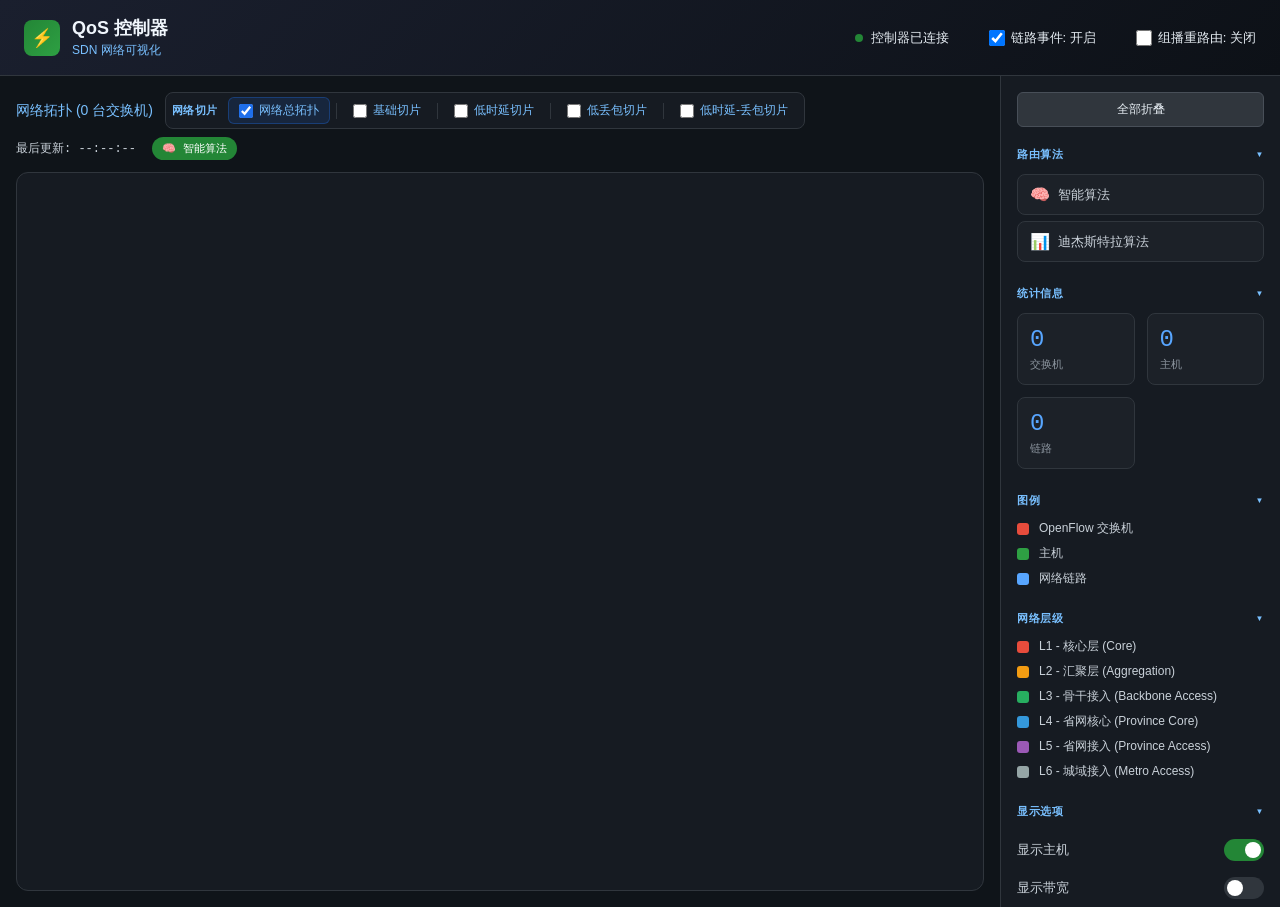
==== static/index.html @ 1d34fe00 "1.完善前端切片配置功能；" ====
<!DOCTYPE html>
<html lang="zh-CN">
<head>
    <meta charset="utf-8">
    <meta name="viewport" content="width=device-width, initial-scale=1">
    <title>QoS 控制器 - SDN 网络</title>
    <link rel="stylesheet" href="/static/style.css">
    <script src="/static/vis-network.min.js"></script>
</head>
<body>
    <header class="header">
        <div class="logo">
            <div class="logo-icon">⚡</div>
            <div class="logo-text">
                <h1>QoS 控制器</h1>
                <span>SDN 网络可视化</span>
            </div>
        </div>
        <div class="status-bar">
            <div class="status-item">
                <div class="status-dot"></div>
                <span>控制器已连接</span>
            </div>
            <div class="status-item" style="margin-left: 16px;">
                <label style="cursor: pointer; display: flex; align-items: center; gap: 6px;">
                    <input type="checkbox" id="linkEventToggle" checked
                           onchange="toggleLinkEvent(this.checked)"
                           style="width: 16px; height: 16px; cursor: pointer;">
                    <span id="linkEventLabel" style="font-size: 13px;">链路事件: 开启</span>
                </label>
            </div>
            <div class="status-item" style="margin-left: 16px;">
                <label style="cursor: pointer; display: flex; align-items: center; gap: 6px;">
                    <input type="checkbox" id="multicastRerouteToggle"
                           onchange="toggleMulticastReroute(this.checked)"
                           style="width: 16px; height: 16px; cursor: pointer;">
                    <span id="multicastRerouteLabel" style="font-size: 13px;">组播重路由: 关闭</span>
                </label>
            </div>
        </div>
    </header>

    <main class="main">
        <div class="canvas-container">
            <div class="canvas-header">
                <div class="canvas-title">
                    <span>网络拓扑 (<span id="switchCount">0</span> 台交换机)</span>
                    <div class="slice-selector">
                        <span class="slice-label">网络切片</span>
                        <label class="slice-option active">
                            <input type="checkbox" id="sliceAll" checked onchange="selectSlice('all', this)">
                            <span>网络总拓扑</span>
                        </label>
                        <div class="slice-divider"></div>
                        <label class="slice-option">
                            <input type="checkbox" id="sliceBasic" onchange="selectSlice('basic', this)">
                            <span>基础切片</span>
                        </label>
                        <div class="slice-divider"></div>
                        <label class="slice-option">
                            <input type="checkbox" id="sliceLowLatency" onchange="selectSlice('low-latency', this)">
                            <span>低时延切片</span>
                        </label>
                        <div class="slice-divider"></div>
                        <label class="slice-option">
                            <input type="checkbox" id="sliceLowLoss" onchange="selectSlice('low-loss', this)">
                            <span>低丢包切片</span>
                        </label>
                        <div class="slice-divider"></div>
                        <label class="slice-option">
                            <input type="checkbox" id="sliceLowLatencyLoss" onchange="selectSlice('low-latency-loss', this)">
                            <span>低时延-丢包切片</span>
                        </label>
                    </div>
                </div>
                <div class="last-update">
                    <span>最后更新: <span id="lastUpdate">--:--:--</span></span>
                    <span class="algo-badge" id="algoBadge">🧠 智能算法</span>
                </div>
            </div>
            <div id="mynetwork"></div>
            <div class="slice-error-overlay" id="sliceErrorOverlay">
                <div class="slice-error-message">切片获取失败！</div>
            </div>
        </div>

        <aside class="sidebar">
            <div class="sidebar-section" style="margin-bottom: 12px;">
                <button onclick="toggleAllSections()" id="toggleAllBtn" style="
                    width: 100%;
                    padding: 8px 12px;
                    background: #30363d;
                    border: 1px solid #484f58;
                    border-radius: 6px;
                    color: #e6edf3;
                    font-size: 12px;
                    cursor: pointer;
                    margin-bottom: 8px;
                ">全部折叠</button>
            </div>
            <div class="sidebar-section" id="routingSection">
                <div class="section-title" onclick="toggleSection('routingSection')">路由算法</div>
                <div class="routing-select" style="margin-bottom: 8px;">
                    <div class="algo-options" id="algoOptions" style="display: flex; flex-direction: column; gap: 6px;">
                        <div class="algo-option" data-value="smart" onclick="selectAlgorithm('smart')" style="
                            padding: 10px 12px;
                            background: #1c2128;
                            border: 1px solid #30363d;
                            border-radius: 8px;
                            cursor: pointer;
                            transition: all 0.2s;
                            display: flex;
                            align-items: center;
                            gap: 8px;
                        ">
                            <span style="font-size: 16px;">🧠</span>
                            <span style="color: #c9d1d9; font-size: 13px;">智能算法</span>
                        </div>
                        <div class="algo-option" data-value="dijkstra" onclick="selectAlgorithm('dijkstra')" style="
                            padding: 10px 12px;
                            background: #1c2128;
                            border: 1px solid #30363d;
                            border-radius: 8px;
                            cursor: pointer;
                            transition: all 0.2s;
                            display: flex;
                            align-items: center;
                            gap: 8px;
                        ">
                            <span style="font-size: 16px;">📊</span>
                            <span style="color: #c9d1d9; font-size: 13px;">迪杰斯特拉算法</span>
                        </div>
                    </div>
                </div>
            </div>
            <div class="sidebar-section" id="statsSection">
                <div class="section-title" onclick="toggleSection('statsSection')">统计信息</div>
                <div class="stats-grid">
                    <div class="stat-card">
                        <div class="stat-value" id="statSwitches">0</div>
                        <div class="stat-label">交换机</div>
                    </div>
                    <div class="stat-card">
                        <div class="stat-value" id="statHosts">0</div>
                        <div class="stat-label">主机</div>
                    </div>
                    <div class="stat-card">
                        <div class="stat-value" id="statLinks">0</div>
                        <div class="stat-label">链路</div>
                    </div>
                </div>
            </div>

            <div class="sidebar-section" id="legendSection">
                <div class="section-title" onclick="toggleSection('legendSection')">图例</div>
                <div class="legend">
                    <div class="legend-item">
                        <div class="legend-color switch"></div>
                        <span>OpenFlow 交换机</span>
                    </div>
                    <div class="legend-item">
                        <div class="legend-color host"></div>
                        <span>主机</span>
                    </div>
                    <div class="legend-item">
                        <div class="legend-color link"></div>
                        <span>网络链路</span>
                    </div>
                </div>
            </div>

            <div class="sidebar-section" id="levelsSection">
                <div class="section-title" onclick="toggleSection('levelsSection')">网络层级</div>
                <div class="legend">
                    <div class="legend-item">
                        <div class="legend-color" style="background:#e74c3c"></div>
                        <span>L1 - 核心层 (Core)</span>
                    </div>
                    <div class="legend-item">
                        <div class="legend-color" style="background:#f39c12"></div>
                        <span>L2 - 汇聚层 (Aggregation)</span>
                    </div>
                    <div class="legend-item">
                        <div class="legend-color" style="background:#27ae60"></div>
                        <span>L3 - 骨干接入 (Backbone Access)</span>
                    </div>
                    <div class="legend-item">
                        <div class="legend-color" style="background:#3498db"></div>
                        <span>L4 - 省网核心 (Province Core)</span>
                    </div>
                    <div class="legend-item">
                        <div class="legend-color" style="background:#9b59b6"></div>
                        <span>L5 - 省网接入 (Province Access)</span>
                    </div>
                    <div class="legend-item">
                        <div class="legend-color" style="background:#95a5a6"></div>
                        <span>L6 - 城域接入 (Metro Access)</span>
                    </div>
                </div>
            </div>

            <div class="sidebar-section" id="displaySection">
                <div class="section-title" onclick="toggleSection('displaySection')">显示选项</div>
                <div class="toggle-row">
                    <span class="toggle-label">显示主机</span>
                    <label class="toggle-switch">
                        <input type="checkbox" id="showHosts" checked>
                        <span class="toggle-slider"></span>
                    </label>
                </div>
                <div class="toggle-row">
                    <span class="toggle-label">显示带宽</span>
                    <label class="toggle-switch">
                        <input type="checkbox" id="showBandwidth">
                        <span class="toggle-slider"></span>
                    </label>
                </div>
                <div class="toggle-row">
                    <span class="toggle-label">显示时延</span>
                    <label class="toggle-switch">
                        <input type="checkbox" id="showDelay">
                        <span class="toggle-slider"></span>
                    </label>
                </div>
                <div class="toggle-row">
                    <span class="toggle-label">显示丢包率</span>
                    <label class="toggle-switch">
                        <input type="checkbox" id="showLoss">
                        <span class="toggle-slider"></span>
                    </label>
                </div>
                <div class="toggle-row">
                    <span class="toggle-label">显示负载</span>
                    <label class="toggle-switch">
                        <input type="checkbox" id="showLoad">
                        <span class="toggle-slider"></span>
                    </label>
                </div>
                <div class="toggle-row">
                    <span class="toggle-label">锁定拓扑</span>
                    <label class="toggle-switch">
                        <input type="checkbox" id="fixTopology">
                        <span class="toggle-slider"></span>
                    </label>
                </div>
            </div>

            <div class="sidebar-section" id="switchesSection">
                <div class="section-title" onclick="toggleSection('switchesSection')">交换机列表</div>
                <div class="switch-list" id="switchList">
                    <div class="switch-item">
                        <div class="switch-icon">⬡</div>
                        <div class="switch-info">
                            <div class="switch-name">等待数据...</div>
                        </div>
                    </div>
                </div>
            </div>

            <div class="sidebar-section" id="hostsSection">
                <div class="section-title" onclick="toggleSection('hostsSection')">主机列表</div>
                <div class="switch-list" id="hostList">
                    <div class="host-item">
                        <div class="host-icon">▣</div>
                        <div class="host-info">
                            <div class="host-name">未检测到主机</div>
                        </div>
                    </div>
                </div>
            </div>

            <div class="sidebar-section" id="flowsSection">
                <div class="section-title" onclick="toggleSection('flowsSection')">活跃流表</div>
                <div class="switch-list" id="flowList">
                    <div class="switch-item">
                        <div class="switch-info">
                            <div class="switch-name">无活跃流</div>
                        </div>
                    </div>
                </div>
            </div>

            <div class="sidebar-section" id="multicastSection">
                <div class="section-title" onclick="toggleSection('multicastSection')">组播权重</div>
                <div class="switch-list" id="multicastWeightList">
                    <div class="switch-item">
                        <div class="switch-info">
                            <div class="switch-name">加载中...</div>
                        </div>
                    </div>
                </div>
            </div>

            <div class="sidebar-section" id="qosSection">
                <div class="section-title" onclick="toggleSection('qosSection')">QoS 规则</div>
                <div class="switch-list" id="qosRuleList">
                    <div class="switch-item">
                        <div class="switch-info">
                            <div class="switch-name">加载中...</div>
                        </div>
                    </div>
                </div>
            </div>

            <div class="sidebar-section" id="sliceSection">
                <div class="section-title" onclick="toggleSection('sliceSection')">切片管理</div>
                <div class="switch-list" id="sliceList">
                    <div class="switch-item" onclick="openSliceConfigModal()" style="cursor: pointer; border-style: dashed; border-color: #1f6feb;">
                        <div class="switch-icon" style="background:#1f6feb">⚙</div>
                        <div class="switch-info">
                            <div class="switch-name">切片配置</div>
                            <div class="switch-dpid">点击填写配置参数</div>
                        </div>
                    </div>
                </div>
            </div>

            <div class="sidebar-section" id="multicastFlowsSection">
                <div class="section-title" onclick="toggleSection('multicastFlowsSection')">组播活跃流</div>
                <div class="switch-list" id="multicastFlowList">
                    <div class="switch-item">
                        <div class="switch-info">
                            <div class="switch-name">加载中...</div>
                        </div>
                    </div>
                </div>
            </div>
        </aside>
    </main>

    <!-- Switch Flow Table Modal -->
    <div class="modal-overlay" id="flowModal">
        <div class="modal">
            <div class="modal-header">
                <div class="modal-title">
                    交换机流表
                    <span id="modalSwitchDpid"></span>
                </div>
                <div style="display: flex; align-items: center;">
                    <button class="refresh-btn" onclick="refreshFlowTable()">刷新</button>
                    <button class="modal-close" onclick="closeFlowModal()">&times;</button>
                </div>
            </div>
            <div class="modal-body" id="modalBody">
                <div class="loading">加载中...</div>
            </div>
        </div>
    </div>

    <!-- Loading Overlay -->
    <div class="modal-overlay" id="loadingOverlay">
        <div class="modal" style="width: 280px; text-align: center;">
            <div class="modal-header" style="justify-content: center;">
                <div class="modal-title">处理中...</div>
            </div>
            <div class="modal-body" style="padding: 30px 20px;">
                <div class="loading-spinner"></div>
                <div style="margin-top: 20px; color: #c9d1d9; font-size: 14px;" id="loadingText">请稍候</div>
            </div>
        </div>
    </div>

    <!-- QoS Rule Modal -->
    <div class="qos-modal-overlay" id="qosModal">
        <div class="qos-modal">
            <div class="qos-modal-header">
                <div class="qos-modal-title">
                    QoS 规则配置
                    <span id="modalQosTitle"></span>
                </div>
                <button class="qos-modal-close" onclick="closeQosModal()">&times;</button>
            </div>
            <div class="qos-modal-body">
                <div class="qos-form-group">
                    <label>规则名称</label>
                    <input type="text" id="qosName" placeholder="例如：视频会议">
                </div>
                <div class="qos-form-row">
                    <div class="qos-form-group">
                        <label>源 IP 地址</label>
                        <input type="text" id="qosSrcIp" placeholder="例如：10.0.0.1">
                    </div>
                    <div class="qos-form-group">
                        <label>目的 IP 地址</label>
                        <input type="text" id="qosDstIp" placeholder="例如：10.0.0.2">
                    </div>
                </div>
                <div class="qos-form-row">
                    <div class="qos-form-group">
                        <label>协议类型</label>
                        <select id="qosProtocol">
                            <option value="any">任意</option>
                            <option value="tcp">TCP</option>
                            <option value="udp">UDP</option>
                            <option value="icmp">ICMP</option>
                        </select>
                    </div>
                    <div class="qos-form-group">
                        <label>DSCP 值 (0-63)</label>
                        <input type="number" id="qosDscp" min="0" max="63" value="0">
                        <div class="qos-info">IP 优先级：值越大越重要</div>
                    </div>
                </div>
                <div class="qos-form-row">
                    <div class="qos-form-group">
                        <label>源端口（可选）</label>
                        <input type="number" id="qosSrcPort" min="1" max="65535" placeholder="例如：5000">
                    </div>
                    <div class="qos-form-group">
                        <label>目的端口（可选）</label>
                        <input type="number" id="qosDstPort" min="1" max="65535" placeholder="例如：80">
                    </div>
                </div>
                <div class="qos-form-row">
                    <div class="qos-form-group">
                        <label>优先级 (1-1000)</label>
                        <input type="number" id="qosPriority" min="1" max="1000" value="100">
                        <div class="qos-info">值越大越重要</div>
                    </div>
                    <div class="qos-form-group">
                        <label>保障偏好</label>
                        <select id="qosGuarantee">
                            <option value="default">默认规则</option>
                            <option value="bandwidth">带宽优先</option>
                            <option value="latency">时延优先</option>
                            <option value="loss_rate">丢包率优先</option>
                            <option value="load_balance">负载均衡</option>
                            <option value="smart_algorithm">智能算法（综合考虑）</option>
                        </select>
                    </div>
                </div>
                <div class="qos-success" id="qosSuccess">QoS 规则保存成功！</div>
                <div class="qos-error" id="qosError">QoS 规则保存失败</div>
            </div>
            <div class="qos-modal-footer">
                <button class="btn btn-delete" id="qosDeleteBtn" onclick="deleteQosRule()">删除</button>
                <button class="btn btn-cancel" onclick="closeQosModal()">取消</button>
                <button class="btn btn-save" onclick="saveQosRule()">保存</button>
            </div>
        </div>
    </div>

    <!-- Multicast Weight Modal -->
    <div class="weight-modal-overlay" id="weightModal">
        <div class="weight-modal">
            <div class="weight-modal-header">
                <div class="weight-modal-title">
                    组播权重设置
                    <span id="modalWeightGroup"></span>
                </div>
                <button class="weight-modal-close" onclick="closeWeightModal()">&times;</button>
            </div>
            <div class="weight-modal-body">
                <div class="weight-form-group" id="weightGroupInput">
                    <label>组播组地址</label>
                    <input type="text" id="weightGroup" placeholder="例如：239.255.255.250">
                </div>
                <div class="weight-form-group">
                    <label>时延权重</label>
                    <input type="number" id="weightLatency" step="0.1" min="0" max="1" value="1.0">
                    <div class="weight-info">取值范围：[0, 1]。超过阈值选择低时延切片路由</div>
                </div>
                <div class="weight-form-group">
                    <label>带宽权重</label>
                    <input type="number" id="weightBandwidth" step="0.1" min="0" max="1" value="1.0">
                    <div class="weight-info">取值范围：[0, 1]。值越大越倾向选择高带宽路径</div>
                </div>
                <div class="weight-form-group">
                    <label>丢包权重</label>
                    <input type="number" id="weightLoss" step="0.1" min="0" max="1" value="1.0">
                    <div class="weight-info">取值范围：[0, 1]。超过阈值选择低丢包切片路由</div>
                </div>
                <div class="weight-success" id="weightSuccess">权重保存成功！</div>
                <div class="weight-error" id="weightError">权重保存失败</div>
            </div>
            <div class="weight-modal-footer">
                <button class="btn btn-delete" onclick="deleteWeight()">恢复默认值</button>
                <button class="btn btn-cancel" onclick="closeWeightModal()">取消</button>
                <button class="btn btn-save" onclick="saveWeight()">保存</button>
            </div>
        </div>
    </div>

    <!-- Slice Config Modal -->
    <div class="slice-config-modal-overlay" id="sliceConfigModal">
        <div class="slice-config-modal">
            <div class="slice-config-modal-header">
                <div class="slice-config-modal-title">
                    切片配置
                    <span id="modalSliceType" style="font-family: 'JetBrains Mono', monospace; font-size: 12px; color: #8b949e; margin-left: 8px;"></span>
                </div>
                <button class="slice-config-modal-close" onclick="closeSliceConfigModal()">&times;</button>
            </div>
            <div class="slice-config-modal-body">
                <div class="slice-config-section">
                    <div class="slice-config-section-title">低时延切片</div>
                    <div class="slice-config-form-group">
                        <label>所属节点</label>
                        <input type="text" id="sliceLowLatencyNodes" placeholder="例如：s1, s2; s3 或 0x1, 0x2">
                        <div class="slice-config-info">多个节点用逗号或分号分隔，可输入交换机名或 DPID（十进制/十六进制）</div>
                    </div>
                    <div class="slice-config-form-group">
                        <label>时延权重阈值</label>
                        <input type="number" id="sliceLowLatencyThreshold" step="0.1" min="0" max="1" value="1.0">
                        <div class="slice-config-info">取值 [0, 1]，超过阈值选择低时延切片路由</div>
                    </div>
                </div>

                <div class="slice-config-section">
                    <div class="slice-config-section-title">低丢包切片</div>
                    <div class="slice-config-form-group">
                        <label>所属节点</label>
                        <input type="text" id="sliceLowLossNodes" placeholder="例如：s1, s2; s3 或 0x1, 0x2">
                        <div class="slice-config-info">多个节点用逗号或分号分隔，可输入交换机名或 DPID（十进制/十六进制）</div>
                    </div>
                    <div class="slice-config-form-group">
                        <label>丢包权重阈值</label>
                        <input type="number" id="sliceLowLossThreshold" step="0.1" min="0" max="1" value="1.0">
                        <div class="slice-config-info">取值 [0, 1]，超过阈值选择低丢包切片路由</div>
                    </div>
                </div>

                <div class="slice-config-section">
                    <div class="slice-config-section-title">低时延-丢包切片</div>
                    <div class="slice-config-form-group">
                        <label>所属节点</label>
                        <input type="text" id="sliceLowLatencyLossNodes" placeholder="例如：s1, s2; s3 或 0x1, 0x2">
                        <div class="slice-config-info">多个节点用逗号或分号分隔，可输入交换机名或 DPID（十进制/十六进制）</div>
                    </div>
                    <div class="slice-config-form-group">
                        <label>时延权重阈值</label>
                        <input type="number" id="sliceLowLatencyLossLatencyThreshold" step="0.1" min="0" max="1" value="1.0">
                        <div class="slice-config-info">取值 [0, 1]，超过阈值选择低时延切片路由</div>
                    </div>
                    <div class="slice-config-form-group">
                        <label>丢包权重阈值</label>
                        <input type="number" id="sliceLowLatencyLossLossThreshold" step="0.1" min="0" max="1" value="1.0">
                        <div class="slice-config-info">取值 [0, 1]，超过阈值选择低丢包切片路由</div>
                    </div>
                </div>

                <div class="slice-config-success" id="sliceConfigSuccess">切片配置保存成功！</div>
                <div class="slice-config-error" id="sliceConfigError">切片配置保存失败</div>
            </div>
            <div class="slice-config-modal-footer">
                <button class="btn btn-cancel" onclick="closeSliceConfigModal()">取消</button>
                <button class="btn btn-save" onclick="saveSliceConfig()">保存</button>
            </div>
        </div>
    </div>

    <!-- Scripts: load in dependency order -->
    <script src="/static/js/app.js"></script>
    <script src="/static/js/toggles.js"></script>
    <script src="/static/js/topology.js"></script>
    <script src="/static/js/slice.js"></script>
    <script src="/static/js/sidebar.js"></script>
    <script src="/static/js/modals.js"></script>
</body>
</html>
---- static/style.css ----
* { margin: 0; padding: 0; box-sizing: border-box; }

body {
    font-family: 'Inter', -apple-system, BlinkMacSystemFont, sans-serif;
    background: #0f1419;
    color: #e6edf3;
    min-height: 100vh;
}

/* Header */
.header {
    background: linear-gradient(135deg, #1a1f2e 0%, #0d1117 100%);
    border-bottom: 1px solid #30363d;
    padding: 16px 24px;
    display: flex;
    align-items: center;
    justify-content: space-between;
}

.logo {
    display: flex;
    align-items: center;
    gap: 12px;
}

.logo-icon {
    width: 36px;
    height: 36px;
    background: linear-gradient(135deg, #238636, #2ea043);
    border-radius: 8px;
    display: flex;
    align-items: center;
    justify-content: center;
    font-size: 18px;
}

.logo-text h1 {
    font-size: 18px;
    font-weight: 600;
    color: #f0f6fc;
}

.logo-text span {
    font-size: 12px;
    color: #79c0ff;
}

.status-bar {
    display: flex;
    gap: 24px;
}

.status-item {
    display: flex;
    align-items: center;
    gap: 8px;
    font-size: 13px;
}

.status-dot {
    width: 8px;
    height: 8px;
    border-radius: 50%;
    background: #238636;
    animation: pulse 2s infinite;
}

@keyframes pulse {
    0%, 100% { opacity: 1; }
    50% { opacity: 0.5; }
}

/* Main Content */
.main {
    display: flex;
    height: calc(100vh - 69px);
}

/* Network Canvas */
.canvas-container {
    flex: 1;
    padding: 16px;
    display: flex;
    flex-direction: column;
    position: relative;
}

.canvas-header {
    display: flex;
    justify-content: space-between;
    align-items: center;
    margin-bottom: 12px;
    flex-wrap: wrap;
    gap: 8px;
}

.canvas-title {
    font-size: 14px;
    font-weight: 500;
    color: #c9d1d9;
    display: flex;
    align-items: center;
    gap: 12px;
    flex-wrap: wrap;
}

.canvas-title span {
    color: #79c0ff;
}

.slice-selector {
    display: flex;
    align-items: center;
    gap: 6px;
    padding: 4px 6px;
    background: #161b22;
    border: 1px solid #30363d;
    border-radius: 8px;
}

.slice-option {
    display: flex;
    align-items: center;
    gap: 6px;
    padding: 4px 10px;
    border-radius: 6px;
    cursor: pointer;
    font-size: 12px;
    color: #8b949e;
    transition: all 0.15s;
    user-select: none;
}

.slice-option:hover {
    color: #c9d1d9;
    background: #21262d;
}

.slice-option input[type="checkbox"] {
    width: 14px;
    height: 14px;
    cursor: pointer;
    accent-color: #2ea043;
}

.slice-option.active {
    color: #f0f6fc;
    background: #1f6feb22;
    border: 1px solid #1f6feb55;
}

.slice-option.active input[type="checkbox"] {
    accent-color: #1f6feb;
}

.slice-divider {
    width: 1px;
    height: 16px;
    background: #30363d;
}

.slice-label {
    font-size: 11px;
    color: #79c0ff;
    font-weight: 600;
    text-transform: uppercase;
    letter-spacing: 0.5px;
    margin-right: 4px;
}

.last-update {
    font-family: 'JetBrains Mono', monospace;
    font-size: 12px;
    color: #c9d1d9;
    display: flex;
    align-items: center;
    gap: 16px;
}

.algo-badge {
    padding: 4px 10px;
    background: #238636;
    border-radius: 12px;
    font-size: 11px;
    color: #fff;
    font-weight: 500;
}

.algo-badge.dijkstra {
    background: #1f6feb;
}

.algo-option:hover {
    border-color: #484f58 !important;
}

#mynetwork {
    flex: 1;
    background: #161b22;
    border: 1px solid #30363d;
    border-radius: 12px;
    overflow: hidden;
}

.slice-error-overlay {
    position: absolute;
    top: 65px;
    left: 16px;
    right: 16px;
    bottom: 16px;
    background: rgba(22, 27, 34, 0.96);
    border: 2px dashed #f85149;
    border-radius: 12px;
    display: none;
    align-items: center;
    justify-content: center;
    z-index: 50;
}

.slice-error-overlay.active {
    display: flex;
}

.slice-error-message {
    color: #f85149;
    font-size: 28px;
    font-weight: 600;
    text-align: center;
    letter-spacing: 1px;
}

/* Sidebar */
.sidebar {
    width: 280px;
    background: #161b22;
    border-left: 1px solid #30363d;
    padding: 16px;
    overflow-y: auto;
    scrollbar-width: none;
    -ms-overflow-style: none;
}

.sidebar::-webkit-scrollbar {
    display: none;
}

.sidebar-section {
    margin-bottom: 24px;
}

.section-title {
    font-size: 11px;
    font-weight: 600;
    text-transform: uppercase;
    letter-spacing: 0.5px;
    color: #79c0ff;
    margin-bottom: 12px;
    cursor: pointer;
    display: flex;
    justify-content: space-between;
    align-items: center;
    user-select: none;
}

.section-title:hover {
    color: #a5d6ff;
}

.section-title::after {
    content: '▼';
    font-size: 8px;
    transition: transform 0.2s;
}

.section-title.collapsed::after {
    transform: rotate(-90deg);
}

.sidebar-section.collapsed .section-title {
    margin-bottom: 0;
}

.sidebar-section.collapsed .switch-list,
.sidebar-section.collapsed .legend,
.sidebar-section.collapsed .stats-grid,
.sidebar-section.collapsed .toggle-row,
.sidebar-section.collapsed .routing-select {
    display: none;
}

/* Stats Cards */
.stats-grid {
    display: grid;
    grid-template-columns: 1fr 1fr;
    gap: 12px;
}

.stat-card {
    background: #1c2128;
    border: 1px solid #30363d;
    border-radius: 8px;
    padding: 12px;
}

.stat-value {
    font-family: 'JetBrains Mono', monospace;
    font-size: 24px;
    font-weight: 500;
    color: #58a6ff;
}

.stat-label {
    font-size: 11px;
    color: #8b949e;
    margin-top: 4px;
}

/* Switch List */
.switch-list {
    display: flex;
    flex-direction: column;
    gap: 8px;
}

.switch-item {
    background: #1c2128;
    border: 1px solid #30363d;
    border-radius: 6px;
    padding: 10px 12px;
    display: flex;
    align-items: center;
    gap: 10px;
}

.switch-icon {
    width: 28px;
    height: 28px;
    background: #1f6feb;
    border-radius: 6px;
    display: flex;
    align-items: center;
    justify-content: center;
    font-size: 14px;
}

.switch-info {
    flex: 1;
}

.switch-name {
    font-size: 13px;
    font-weight: 500;
    color: #e6edf3;
}

.switch-dpid {
    font-family: 'JetBrains Mono', monospace;
    font-size: 11px;
    color: #9ba4b0;
}

/* Legend */
.legend {
    display: flex;
    flex-direction: column;
    gap: 8px;
}

.legend-item {
    display: flex;
    align-items: center;
    gap: 10px;
    font-size: 12px;
    color: #c9d1d9;
}

.legend-color {
    width: 12px;
    height: 12px;
    border-radius: 3px;
}

.legend-color.switch { background: #e74c3c; }
.legend-color.link { background: #58a6ff; }
.legend-color.host { background: #2ea043; }

/* Toggle Switch */
.toggle-row {
    display: flex;
    align-items: center;
    justify-content: space-between;
    padding: 8px 0;
}

.toggle-label {
    font-size: 13px;
    color: #c9d1d9;
}

.toggle-switch {
    position: relative;
    width: 40px;
    height: 22px;
}

.toggle-switch input {
    opacity: 0;
    width: 0;
    height: 0;
}

.toggle-slider {
    position: absolute;
    cursor: pointer;
    top: 0;
    left: 0;
    right: 0;
    bottom: 0;
    background: #30363d;
    border-radius: 22px;
    transition: 0.3s;
}

.toggle-slider:before {
    position: absolute;
    content: "";
    height: 16px;
    width: 16px;
    left: 3px;
    bottom: 3px;
    background: white;
    border-radius: 50%;
    transition: 0.3s;
}

.toggle-switch input:checked + .toggle-slider {
    background: #238636;
}

.toggle-switch input:checked + .toggle-slider:before {
    transform: translateX(18px);
}

/* Host Item */
.host-item {
    background: #1c2128;
    border: 1px solid #30363d;
    border-radius: 6px;
    padding: 10px 12px;
    display: flex;
    align-items: center;
    gap: 10px;
}

.host-icon {
    width: 28px;
    height: 28px;
    background: #238636;
    border-radius: 6px;
    display: flex;
    align-items: center;
    justify-content: center;
    font-size: 14px;
}

.host-info {
    flex: 1;
}

.host-name {
    font-size: 13px;
    font-weight: 500;
    color: #e6edf3;
}

.host-ip {
    font-family: 'JetBrains Mono', monospace;
    font-size: 11px;
    color: #9ba4b0;
}

/* Switch Flow Table Modal */
.modal-overlay {
    display: none;
    position: fixed;
    top: 0;
    left: 0;
    width: 100%;
    height: 100%;
    background: rgba(0, 0, 0, 0.7);
    z-index: 1000;
    justify-content: center;
    align-items: center;
}

.modal-overlay.active {
    display: flex;
}

.modal {
    background: #1c2128;
    border: 1px solid #30363d;
    border-radius: 12px;
    width: 80%;
    max-width: 900px;
    max-height: 80vh;
    display: flex;
    flex-direction: column;
}

.modal-header {
    display: flex;
    justify-content: space-between;
    align-items: center;
    padding: 16px 20px;
    border-bottom: 1px solid #30363d;
}

.modal-title {
    font-size: 16px;
    font-weight: 600;
    color: #f0f6fc;
}

.modal-title span {
    font-family: 'JetBrains Mono', monospace;
    font-size: 12px;
    color: #8b949e;
    margin-left: 8px;
}

.modal-close {
    background: none;
    border: none;
    color: #8b949e;
    font-size: 24px;
    cursor: pointer;
    padding: 0;
    line-height: 1;
}

.modal-close:hover {
    color: #f0f6fc;
}

.modal-body {
    padding: 16px 20px;
    overflow-y: auto;
    flex: 1;
}

.flow-table {
    width: 100%;
    border-collapse: collapse;
    font-family: 'JetBrains Mono', monospace;
    font-size: 12px;
}

.flow-table th {
    text-align: left;
    padding: 10px 8px;
    background: #0d1117;
    color: #8b949e;
    font-weight: 500;
    border-bottom: 1px solid #30363d;
    position: sticky;
    top: 0;
}

.flow-table td {
    padding: 8px;
    border-bottom: 1px solid #21262d;
    color: #e6edf3;
    vertical-align: top;
}

.flow-table tr:hover td {
    background: #161b22;
}

.flow-table .priority {
    color: #58a6ff;
}

.flow-table .index {
    color: #79c0ff;
}

.flow-table .match {
    color: #a5d6ff;
}

.flow-table .actions {
    color: #3fb950;
}

.flow-table .cookie {
    color: #8b949e;
}

.flow-table .idle-timeout,
.flow-table .hard-timeout {
    color: #8b949e;
}

.flow-table .stats {
    color: #8b949e;
}

.loading {
    text-align: center;
    padding: 40px;
    color: #8b949e;
}

.loading-spinner {
    width: 50px;
    height: 50px;
    margin: 0 auto;
    border: 4px solid #30363d;
    border-top: 4px solid #79c0ff;
    border-radius: 50%;
    animation: spin 1s linear infinite;
}

@keyframes spin {
    0% { transform: rotate(0deg); }
    100% { transform: rotate(360deg); }
}

.error {
    text-align: center;
    padding: 40px;
    color: #f85149;
}

.no-flows {
    text-align: center;
    padding: 40px;
    color: #8b949e;
}

.refresh-btn {
    background: #238636;
    border: none;
    color: white;
    padding: 6px 12px;
    border-radius: 6px;
    font-size: 12px;
    cursor: pointer;
    margin-left: 8px;
}

.refresh-btn:hover {
    background: #2ea043;
}

/* Multicast Weight Modal */
.weight-modal-overlay {
    display: none;
    position: fixed;
    top: 0;
    left: 0;
    width: 100%;
    height: 100%;
    background: rgba(0, 0, 0, 0.7);
    z-index: 1000;
    justify-content: center;
    align-items: center;
}

.weight-modal-overlay.active {
    display: flex;
}

.weight-modal {
    background: #1c2128;
    border: 1px solid #30363d;
    border-radius: 12px;
    width: 90%;
    max-width: 500px;
}

.weight-modal-header {
    display: flex;
    justify-content: space-between;
    align-items: center;
    padding: 16px 20px;
    border-bottom: 1px solid #30363d;
}

.weight-modal-title {
    font-size: 16px;
    font-weight: 600;
    color: #f0f6fc;
}

.weight-modal-title span {
    font-family: 'JetBrains Mono', monospace;
    font-size: 12px;
    color: #8b949e;
    margin-left: 8px;
}

.weight-modal-close {
    background: none;
    border: none;
    color: #8b949e;
    font-size: 24px;
    cursor: pointer;
    padding: 0;
    line-height: 1;
}

.weight-modal-close:hover {
    color: #f0f6fc;
}

.weight-modal-body {
    padding: 20px;
}

.weight-form-group {
    margin-bottom: 16px;
}

.weight-form-group label {
    display: block;
    font-size: 12px;
    color: #8b949e;
    margin-bottom: 6px;
}

.weight-form-group input {
    width: 100%;
    padding: 10px 12px;
    background: #0d1117;
    border: 1px solid #30363d;
    border-radius: 6px;
    color: #e6edf3;
    font-family: 'JetBrains Mono', monospace;
    font-size: 14px;
}

.weight-form-group input:focus {
    outline: none;
    border-color: #58a6ff;
}

.weight-info {
    font-size: 11px;
    color: #8b949e;
    margin-top: 4px;
}

.weight-modal-footer {
    display: flex;
    justify-content: flex-end;
    gap: 12px;
    padding: 16px 20px;
    border-top: 1px solid #30363d;
}

.btn {
    padding: 8px 16px;
    border-radius: 6px;
    font-size: 13px;
    cursor: pointer;
    border: none;
}

.btn-cancel {
    background: #30363d;
    color: #e6edf3;
}

.btn-cancel:hover {
    background: #484f58;
}

.btn-save {
    background: #238636;
    color: white;
}

.btn-save:hover {
    background: #2ea043;
}

.btn-delete {
    background: #da3633;
    color: white;
}

.btn-delete:hover {
    background: #f85149;
}

.weight-success {
    color: #3fb950;
    font-size: 12px;
    margin-top: 8px;
    display: none;
}

.weight-error {
    color: #f85149;
    font-size: 12px;
    margin-top: 8px;
    display: none;
}

/* Slice Config Modal Styles */
.slice-config-modal-overlay {
    display: none;
    position: fixed;
    top: 0;
    left: 0;
    width: 100%;
    height: 100%;
    background: rgba(0, 0, 0, 0.7);
    z-index: 1000;
    justify-content: center;
    align-items: center;
}

.slice-config-modal-overlay.active {
    display: flex;
}

.slice-config-modal {
    background: #1c2128;
    border: 1px solid #30363d;
    border-radius: 12px;
    width: 90%;
    max-width: 500px;
}

.slice-config-modal-header {
    display: flex;
    justify-content: space-between;
    align-items: center;
    padding: 16px 20px;
    border-bottom: 1px solid #30363d;
}

.slice-config-modal-title {
    font-size: 16px;
    font-weight: 600;
    color: #f0f6fc;
}

.slice-config-modal-close {
    background: none;
    border: none;
    color: #8b949e;
    font-size: 24px;
    cursor: pointer;
    padding: 0;
    line-height: 1;
}

.slice-config-modal-close:hover {
    color: #f0f6fc;
}

.slice-config-modal-body {
    padding: 20px;
}

.slice-config-section {
    margin-bottom: 18px;
    padding-bottom: 14px;
    border-bottom: 1px solid #21262d;
}

.slice-config-section:last-of-type {
    border-bottom: none;
    margin-bottom: 0;
    padding-bottom: 0;
}

.slice-config-section-title {
    font-size: 13px;
    font-weight: 600;
    color: #f0f6fc;
    margin-bottom: 12px;
}

.slice-config-form-group {
    margin-bottom: 16px;
}

.slice-config-form-group label {
    display: block;
    font-size: 12px;
    color: #8b949e;
    margin-bottom: 6px;
}

.slice-config-form-group select,
.slice-config-form-group input {
    width: 100%;
    padding: 10px 12px;
    background: #0d1117;
    border: 1px solid #30363d;
    border-radius: 6px;
    color: #e6edf3;
    font-family: 'JetBrains Mono', monospace;
    font-size: 14px;
}

.slice-config-form-group select {
    cursor: pointer;
}

.slice-config-info {
    font-size: 11px;
    color: #8b949e;
    margin-top: 4px;
}

.slice-config-modal-footer {
    display: flex;
    justify-content: flex-end;
    gap: 12px;
    padding: 16px 20px;
    border-top: 1px solid #30363d;
}

.slice-config-success {
    color: #3fb950;
    font-size: 12px;
    margin-top: 8px;
    display: none;
}

.slice-config-error {
    color: #f85149;
    font-size: 12px;
    margin-top: 8px;
    display: none;
}

/* QoS Modal Styles */
.qos-modal-overlay {
    display: none;
    position: fixed;
    top: 0;
    left: 0;
    width: 100%;
    height: 100%;
    background: rgba(0, 0, 0, 0.7);
    z-index: 1000;
    justify-content: center;
    align-items: center;
}

.qos-modal-overlay.active {
    display: flex;
}

.qos-modal {
    background: #1c2128;
    border: 1px solid #30363d;
    border-radius: 12px;
    width: 90%;
    max-width: 600px;
    max-height: 85vh;
    overflow-y: auto;
}

.qos-modal-header {
    display: flex;
    justify-content: space-between;
    align-items: center;
    padding: 16px 20px;
    border-bottom: 1px solid #30363d;
}

.qos-modal-title {
    font-size: 16px;
    font-weight: 600;
    color: #f0f6fc;
}

.qos-modal-close {
    background: none;
    border: none;
    color: #8b949e;
    font-size: 24px;
    cursor: pointer;
    padding: 0;
    line-height: 1;
}

.qos-modal-close:hover {
    color: #f0f6fc;
}

.qos-modal-body {
    padding: 20px;
}

.qos-form-row {
    display: grid;
    grid-template-columns: 1fr 1fr;
    gap: 12px;
}

.qos-form-group {
    margin-bottom: 16px;
}

.qos-form-group label {
    display: block;
    font-size: 12px;
    color: #8b949e;
    margin-bottom: 6px;
}

.qos-form-group input,
.qos-form-group select {
    width: 100%;
    padding: 10px 12px;
    background: #0d1117;
    border: 1px solid #30363d;
    border-radius: 6px;
    color: #e6edf3;
    font-family: 'JetBrains Mono', monospace;
    font-size: 14px;
}

.qos-form-group input:focus,
.qos-form-group select:focus {
    outline: none;
    border-color: #58a6ff;
}

.qos-form-group select {
    cursor: pointer;
}

.qos-info {
    font-size: 11px;
    color: #8b949e;
    margin-top: 4px;
}

.qos-modal-footer {
    display: flex;
    justify-content: flex-end;
    gap: 12px;
    padding: 16px 20px;
    border-top: 1px solid #30363d;
}

.qos-success {
    color: #3fb950;
    font-size: 12px;
    margin-top: 8px;
    display: none;
}

.qos-error {
    color: #f85149;
    font-size: 12px;
    margin-top: 8px;
    display: none;
}

.qos-rule-item {
    display: flex;
    align-items: center;
    gap: 10px;
    padding: 10px 12px;
    background: #1c2128;
    border: 1px solid #30363d;
    border-radius: 6px;
    margin-bottom: 8px;
    cursor: pointer;
}

.qos-rule-item:hover {
    border-color: #58a6ff;
}

.qos-rule-icon {
    width: 28px;
    height: 28px;
    background: #f39c12;
    border-radius: 6px;
    display: flex;
    align-items: center;
    justify-content: center;
    font-size: 14px;
}

.qos-rule-info {
    flex: 1;
}

.qos-rule-name {
    font-size: 13px;
    font-weight: 500;
    color: #e6edf3;
}

.qos-rule-details {
    font-family: 'JetBrains Mono', monospace;
    font-size: 11px;
    color: #9ba4b0;
}
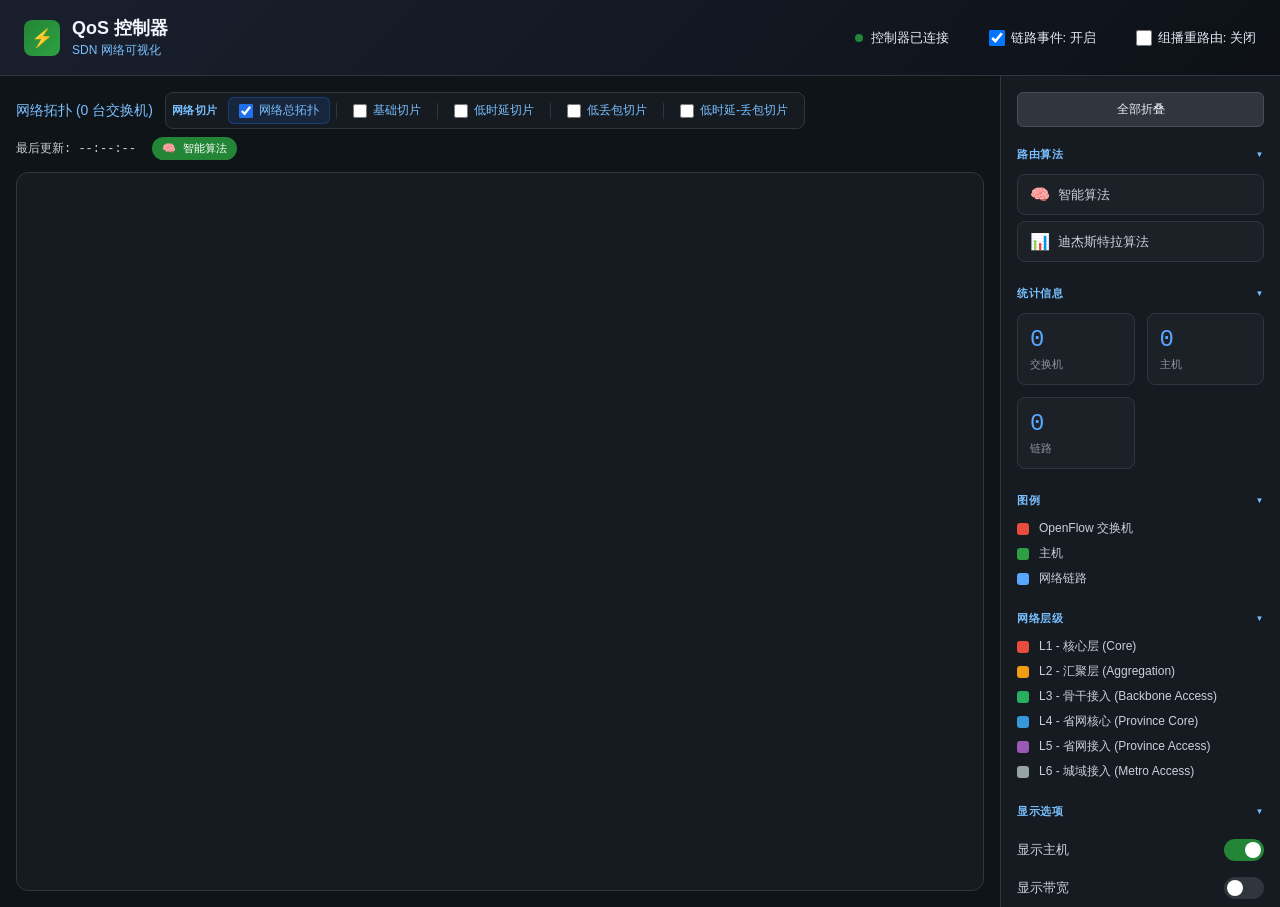
==== commit 94c779e3: "完善网络切片配置功能：1.切片配置表单优化；" ====
--- a/static/index.html
+++ b/static/index.html
@@ -487,7 +487,6 @@
             <div class="slice-config-modal-header">
                 <div class="slice-config-modal-title">
                     切片配置
-                    <span id="modalSliceType" style="font-family: 'JetBrains Mono', monospace; font-size: 12px; color: #8b949e; margin-left: 8px;"></span>
                 </div>
                 <button class="slice-config-modal-close" onclick="closeSliceConfigModal()">&times;</button>
             </div>
@@ -530,12 +529,12 @@
                     <div class="slice-config-form-group">
                         <label>时延权重阈值</label>
                         <input type="number" id="sliceLowLatencyLossLatencyThreshold" step="0.1" min="0" max="1" value="1.0">
-                        <div class="slice-config-info">取值 [0, 1]，超过阈值选择低时延切片路由</div>
+                        <div class="slice-config-info">取值 [0, 1]</div>
                     </div>
                     <div class="slice-config-form-group">
                         <label>丢包权重阈值</label>
                         <input type="number" id="sliceLowLatencyLossLossThreshold" step="0.1" min="0" max="1" value="1.0">
-                        <div class="slice-config-info">取值 [0, 1]，超过阈值选择低丢包切片路由</div>
+                        <div class="slice-config-info">取值 [0, 1]</div>
                     </div>
                 </div>
 
@@ -543,6 +542,7 @@
                 <div class="slice-config-error" id="sliceConfigError">切片配置保存失败</div>
             </div>
             <div class="slice-config-modal-footer">
+                <button class="btn btn-clear" onclick="clearSliceConfig()">清空</button>
                 <button class="btn btn-cancel" onclick="closeSliceConfigModal()">取消</button>
                 <button class="btn btn-save" onclick="saveSliceConfig()">保存</button>
             </div>
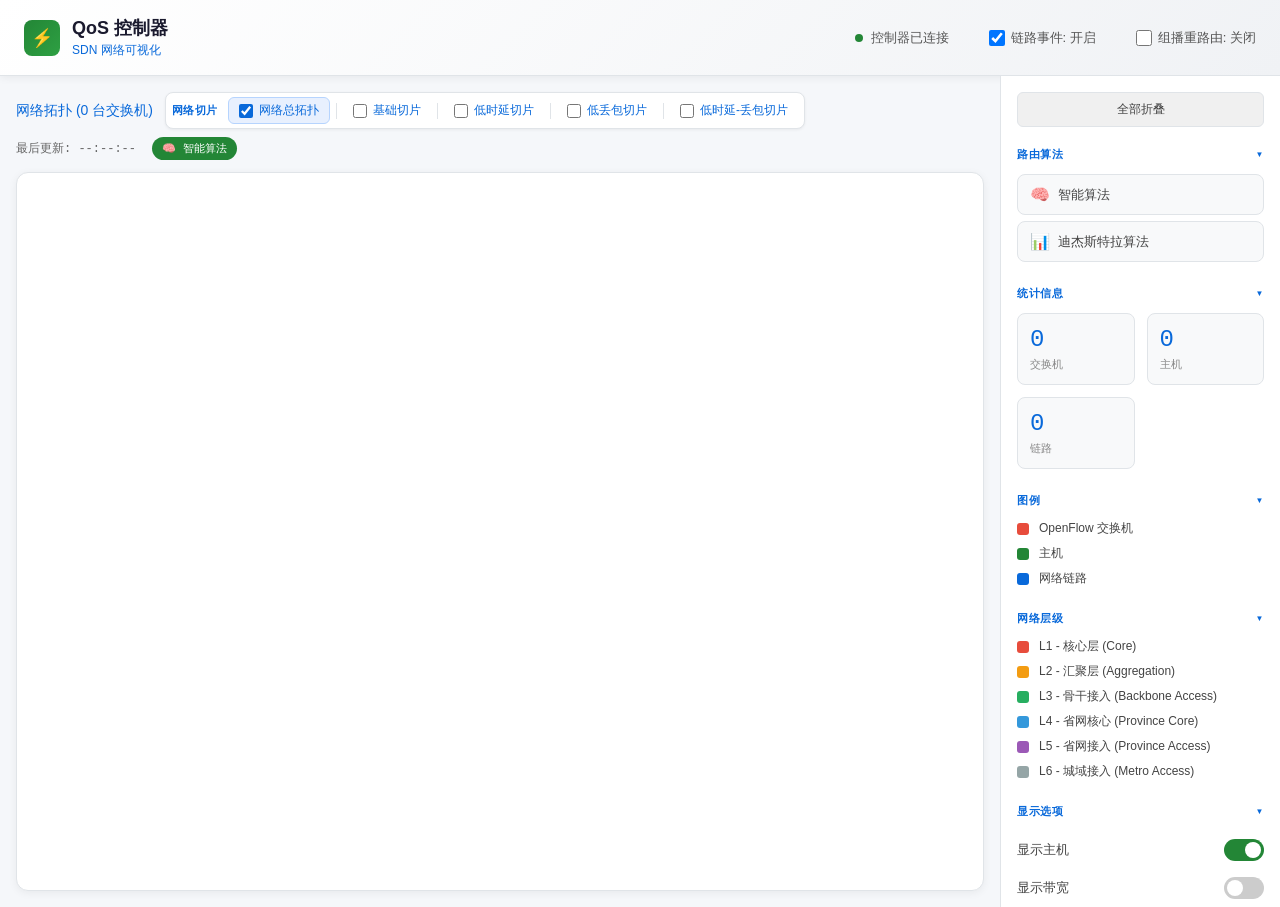
==== commit b8391f74: "更新前端风格为浅色" ====
--- a/static/index.html
+++ b/static/index.html
@@ -89,10 +89,10 @@
                 <button onclick="toggleAllSections()" id="toggleAllBtn" style="
                     width: 100%;
                     padding: 8px 12px;
-                    background: #30363d;
-                    border: 1px solid #484f58;
+                    background: #f0f0f0;
+                    border: 1px solid #e0e4e8;
                     border-radius: 6px;
-                    color: #e6edf3;
+                    color: #444;
                     font-size: 12px;
                     cursor: pointer;
                     margin-bottom: 8px;
@@ -104,8 +104,8 @@
                     <div class="algo-options" id="algoOptions" style="display: flex; flex-direction: column; gap: 6px;">
                         <div class="algo-option" data-value="smart" onclick="selectAlgorithm('smart')" style="
                             padding: 10px 12px;
-                            background: #1c2128;
-                            border: 1px solid #30363d;
+                            background: #f8f9fa;
+                            border: 1px solid #e0e4e8;
                             border-radius: 8px;
                             cursor: pointer;
                             transition: all 0.2s;
@@ -114,12 +114,12 @@
                             gap: 8px;
                         ">
                             <span style="font-size: 16px;">🧠</span>
-                            <span style="color: #c9d1d9; font-size: 13px;">智能算法</span>
+                            <span style="color: #444; font-size: 13px;">智能算法</span>
                         </div>
                         <div class="algo-option" data-value="dijkstra" onclick="selectAlgorithm('dijkstra')" style="
                             padding: 10px 12px;
-                            background: #1c2128;
-                            border: 1px solid #30363d;
+                            background: #f8f9fa;
+                            border: 1px solid #e0e4e8;
                             border-radius: 8px;
                             cursor: pointer;
                             transition: all 0.2s;
@@ -128,7 +128,7 @@
                             gap: 8px;
                         ">
                             <span style="font-size: 16px;">📊</span>
-                            <span style="color: #c9d1d9; font-size: 13px;">迪杰斯特拉算法</span>
+                            <span style="color: #444; font-size: 13px;">迪杰斯特拉算法</span>
                         </div>
                     </div>
                 </div>
--- a/static/style.css
+++ b/static/style.css
@@ -2,19 +2,20 @@
 
 body {
     font-family: 'Inter', -apple-system, BlinkMacSystemFont, sans-serif;
-    background: #0f1419;
-    color: #e6edf3;
+    background: #f5f7fa;
+    color: #1a1a2e;
     min-height: 100vh;
 }
 
 /* Header */
 .header {
-    background: linear-gradient(135deg, #1a1f2e 0%, #0d1117 100%);
-    border-bottom: 1px solid #30363d;
+    background: linear-gradient(135deg, #ffffff 0%, #f0f2f5 100%);
+    border-bottom: 1px solid #e0e4e8;
     padding: 16px 24px;
     display: flex;
     align-items: center;
     justify-content: space-between;
+    box-shadow: 0 2px 8px rgba(0,0,0,0.06);
 }
 
 .logo {
@@ -37,12 +38,12 @@
 .logo-text h1 {
     font-size: 18px;
     font-weight: 600;
-    color: #f0f6fc;
+    color: #1a1a2e;
 }
 
 .logo-text span {
     font-size: 12px;
-    color: #79c0ff;
+    color: #0969da;
 }
 
 .status-bar {
@@ -55,6 +56,7 @@
     align-items: center;
     gap: 8px;
     font-size: 13px;
+    color: #555;
 }
 
 .status-dot {
@@ -97,7 +99,7 @@
 .canvas-title {
     font-size: 14px;
     font-weight: 500;
-    color: #c9d1d9;
+    color: #444;
     display: flex;
     align-items: center;
     gap: 12px;
@@ -105,7 +107,7 @@
 }
 
 .canvas-title span {
-    color: #79c0ff;
+    color: #0969da;
 }
 
 .slice-selector {
@@ -113,9 +115,10 @@
     align-items: center;
     gap: 6px;
     padding: 4px 6px;
-    background: #161b22;
-    border: 1px solid #30363d;
+    background: #ffffff;
+    border: 1px solid #e0e4e8;
     border-radius: 8px;
+    box-shadow: 0 1px 3px rgba(0,0,0,0.06);
 }
 
 .slice-option {
@@ -126,42 +129,42 @@
     border-radius: 6px;
     cursor: pointer;
     font-size: 12px;
-    color: #8b949e;
+    color: #666;
     transition: all 0.15s;
     user-select: none;
 }
 
 .slice-option:hover {
-    color: #c9d1d9;
-    background: #21262d;
+    color: #1a1a2e;
+    background: #f0f2f5;
 }
 
 .slice-option input[type="checkbox"] {
     width: 14px;
     height: 14px;
     cursor: pointer;
-    accent-color: #2ea043;
+    accent-color: #238636;
 }
 
 .slice-option.active {
-    color: #f0f6fc;
-    background: #1f6feb22;
-    border: 1px solid #1f6feb55;
+    color: #1a1a2e;
+    background: #e8f0fe;
+    border: 1px solid #b6d4fe;
 }
 
 .slice-option.active input[type="checkbox"] {
-    accent-color: #1f6feb;
+    accent-color: #0969da;
 }
 
 .slice-divider {
     width: 1px;
     height: 16px;
-    background: #30363d;
+    background: #e0e4e8;
 }
 
 .slice-label {
     font-size: 11px;
-    color: #79c0ff;
+    color: #0969da;
     font-weight: 600;
     text-transform: uppercase;
     letter-spacing: 0.5px;
@@ -171,7 +174,7 @@
 .last-update {
     font-family: 'JetBrains Mono', monospace;
     font-size: 12px;
-    color: #c9d1d9;
+    color: #666;
     display: flex;
     align-items: center;
     gap: 16px;
@@ -187,19 +190,20 @@
 }
 
 .algo-badge.dijkstra {
-    background: #1f6feb;
+    background: #0969da;
 }
 
 .algo-option:hover {
-    border-color: #484f58 !important;
+    border-color: #ccc !important;
 }
 
 #mynetwork {
     flex: 1;
-    background: #161b22;
-    border: 1px solid #30363d;
+    background: #ffffff;
+    border: 1px solid #e0e4e8;
     border-radius: 12px;
     overflow: hidden;
+    box-shadow: 0 2px 8px rgba(0,0,0,0.06);
 }
 
 .slice-error-overlay {
@@ -208,8 +212,8 @@
     left: 16px;
     right: 16px;
     bottom: 16px;
-    background: rgba(22, 27, 34, 0.96);
-    border: 2px dashed #f85149;
+    background: rgba(255, 255, 255, 0.96);
+    border: 2px dashed #da3633;
     border-radius: 12px;
     display: none;
     align-items: center;
@@ -222,7 +226,7 @@
 }
 
 .slice-error-message {
-    color: #f85149;
+    color: #da3633;
     font-size: 28px;
     font-weight: 600;
     text-align: center;
@@ -232,8 +236,8 @@
 /* Sidebar */
 .sidebar {
     width: 280px;
-    background: #161b22;
-    border-left: 1px solid #30363d;
+    background: #ffffff;
+    border-left: 1px solid #e0e4e8;
     padding: 16px;
     overflow-y: auto;
     scrollbar-width: none;
@@ -253,7 +257,7 @@
     font-weight: 600;
     text-transform: uppercase;
     letter-spacing: 0.5px;
-    color: #79c0ff;
+    color: #0969da;
     margin-bottom: 12px;
     cursor: pointer;
     display: flex;
@@ -263,7 +267,7 @@
 }
 
 .section-title:hover {
-    color: #a5d6ff;
+    color: #0550ae;
 }
 
 .section-title::after {
@@ -296,8 +300,8 @@
 }
 
 .stat-card {
-    background: #1c2128;
-    border: 1px solid #30363d;
+    background: #f8f9fa;
+    border: 1px solid #e0e4e8;
     border-radius: 8px;
     padding: 12px;
 }
@@ -306,12 +310,12 @@
     font-family: 'JetBrains Mono', monospace;
     font-size: 24px;
     font-weight: 500;
-    color: #58a6ff;
+    color: #0969da;
 }
 
 .stat-label {
     font-size: 11px;
-    color: #8b949e;
+    color: #888;
     margin-top: 4px;
 }
 
@@ -323,8 +327,8 @@
 }
 
 .switch-item {
-    background: #1c2128;
-    border: 1px solid #30363d;
+    background: #f8f9fa;
+    border: 1px solid #e0e4e8;
     border-radius: 6px;
     padding: 10px 12px;
     display: flex;
@@ -335,7 +339,7 @@
 .switch-icon {
     width: 28px;
     height: 28px;
-    background: #1f6feb;
+    background: #0969da;
     border-radius: 6px;
     display: flex;
     align-items: center;
@@ -350,13 +354,13 @@
 .switch-name {
     font-size: 13px;
     font-weight: 500;
-    color: #e6edf3;
+    color: #1a1a2e;
 }
 
 .switch-dpid {
     font-family: 'JetBrains Mono', monospace;
     font-size: 11px;
-    color: #9ba4b0;
+    color: #888;
 }
 
 /* Legend */
@@ -371,7 +375,7 @@
     align-items: center;
     gap: 10px;
     font-size: 12px;
-    color: #c9d1d9;
+    color: #444;
 }
 
 .legend-color {
@@ -381,8 +385,8 @@
 }
 
 .legend-color.switch { background: #e74c3c; }
-.legend-color.link { background: #58a6ff; }
-.legend-color.host { background: #2ea043; }
+.legend-color.link { background: #0969da; }
+.legend-color.host { background: #238636; }
 
 /* Toggle Switch */
 .toggle-row {
@@ -394,7 +398,7 @@
 
 .toggle-label {
     font-size: 13px;
-    color: #c9d1d9;
+    color: #444;
 }
 
 .toggle-switch {
@@ -416,7 +420,7 @@
     left: 0;
     right: 0;
     bottom: 0;
-    background: #30363d;
+    background: #ccc;
     border-radius: 22px;
     transition: 0.3s;
 }
@@ -443,8 +447,8 @@
 
 /* Host Item */
 .host-item {
-    background: #1c2128;
-    border: 1px solid #30363d;
+    background: #f8f9fa;
+    border: 1px solid #e0e4e8;
     border-radius: 6px;
     padding: 10px 12px;
     display: flex;
@@ -470,13 +474,13 @@
 .host-name {
     font-size: 13px;
     font-weight: 500;
-    color: #e6edf3;
+    color: #1a1a2e;
 }
 
 .host-ip {
     font-family: 'JetBrains Mono', monospace;
     font-size: 11px;
-    color: #9ba4b0;
+    color: #888;
 }
 
 /* Switch Flow Table Modal */
@@ -487,7 +491,7 @@
     left: 0;
     width: 100%;
     height: 100%;
-    background: rgba(0, 0, 0, 0.7);
+    background: rgba(0, 0, 0, 0.5);
     z-index: 1000;
     justify-content: center;
     align-items: center;
@@ -498,14 +502,15 @@
 }
 
 .modal {
-    background: #1c2128;
-    border: 1px solid #30363d;
+    background: #ffffff;
+    border: 1px solid #e0e4e8;
     border-radius: 12px;
     width: 80%;
     max-width: 900px;
     max-height: 80vh;
     display: flex;
     flex-direction: column;
+    box-shadow: 0 8px 32px rgba(0,0,0,0.15);
 }
 
 .modal-header {
@@ -513,26 +518,26 @@
     justify-content: space-between;
     align-items: center;
     padding: 16px 20px;
-    border-bottom: 1px solid #30363d;
+    border-bottom: 1px solid #e0e4e8;
 }
 
 .modal-title {
     font-size: 16px;
     font-weight: 600;
-    color: #f0f6fc;
+    color: #1a1a2e;
 }
 
 .modal-title span {
     font-family: 'JetBrains Mono', monospace;
     font-size: 12px;
-    color: #8b949e;
+    color: #888;
     margin-left: 8px;
 }
 
 .modal-close {
     background: none;
     border: none;
-    color: #8b949e;
+    color: #888;
     font-size: 24px;
     cursor: pointer;
     padding: 0;
@@ -540,7 +545,7 @@
 }
 
 .modal-close:hover {
-    color: #f0f6fc;
+    color: #1a1a2e;
 }
 
 .modal-body {
@@ -559,66 +564,66 @@
 .flow-table th {
     text-align: left;
     padding: 10px 8px;
-    background: #0d1117;
-    color: #8b949e;
+    background: #f8f9fa;
+    color: #666;
     font-weight: 500;
-    border-bottom: 1px solid #30363d;
+    border-bottom: 1px solid #e0e4e8;
     position: sticky;
     top: 0;
 }
 
 .flow-table td {
     padding: 8px;
-    border-bottom: 1px solid #21262d;
-    color: #e6edf3;
+    border-bottom: 1px solid #f0f0f0;
+    color: #1a1a2e;
     vertical-align: top;
 }
 
 .flow-table tr:hover td {
-    background: #161b22;
+    background: #f8f9fa;
 }
 
 .flow-table .priority {
-    color: #58a6ff;
+    color: #0969da;
 }
 
 .flow-table .index {
-    color: #79c0ff;
+    color: #0550ae;
 }
 
 .flow-table .match {
-    color: #a5d6ff;
+    color: #0550ae;
 }
 
 .flow-table .actions {
-    color: #3fb950;
+    color: #238636;
 }
 
 .flow-table .cookie {
-    color: #8b949e;
+    color: #888;
 }
 
 .flow-table .idle-timeout,
 .flow-table .hard-timeout {
-    color: #8b949e;
+    color: #888;
 }
 
 .flow-table .stats {
-    color: #8b949e;
+    color: #888;
 }
 
 .loading {
     text-align: center;
     padding: 40px;
-    color: #8b949e;
+    color: #888;
 }
 
 .loading-spinner {
     width: 50px;
     height: 50px;
     margin: 0 auto;
-    border: 4px solid #30363d;
-    border-top: 4px solid #79c0ff;
+    border: 4px solid #e0e4e8;
+    border-top: 4px solid #0969da;
     border-radius: 50%;
     animation: spin 1s linear infinite;
 }
@@ -631,13 +636,13 @@
 .error {
     text-align: center;
     padding: 40px;
-    color: #f85149;
+    color: #da3633;
 }
 
 .no-flows {
     text-align: center;
     padding: 40px;
-    color: #8b949e;
+    color: #888;
 }
 
 .refresh-btn {
@@ -663,7 +668,7 @@
     left: 0;
     width: 100%;
     height: 100%;
-    background: rgba(0, 0, 0, 0.7);
+    background: rgba(0, 0, 0, 0.5);
     z-index: 1000;
     justify-content: center;
     align-items: center;
@@ -674,11 +679,12 @@
 }
 
 .weight-modal {
-    background: #1c2128;
-    border: 1px solid #30363d;
+    background: #ffffff;
+    border: 1px solid #e0e4e8;
     border-radius: 12px;
     width: 90%;
     max-width: 500px;
+    box-shadow: 0 8px 32px rgba(0,0,0,0.15);
 }
 
 .weight-modal-header {
@@ -686,26 +692,26 @@
     justify-content: space-between;
     align-items: center;
     padding: 16px 20px;
-    border-bottom: 1px solid #30363d;
+    border-bottom: 1px solid #e0e4e8;
 }
 
 .weight-modal-title {
     font-size: 16px;
     font-weight: 600;
-    color: #f0f6fc;
+    color: #1a1a2e;
 }
 
 .weight-modal-title span {
     font-family: 'JetBrains Mono', monospace;
     font-size: 12px;
-    color: #8b949e;
+    color: #888;
     margin-left: 8px;
 }
 
 .weight-modal-close {
     background: none;
     border: none;
-    color: #8b949e;
+    color: #888;
     font-size: 24px;
     cursor: pointer;
     padding: 0;
@@ -713,7 +719,7 @@
 }
 
 .weight-modal-close:hover {
-    color: #f0f6fc;
+    color: #1a1a2e;
 }
 
 .weight-modal-body {
@@ -727,29 +733,29 @@
 .weight-form-group label {
     display: block;
     font-size: 12px;
-    color: #8b949e;
+    color: #666;
     margin-bottom: 6px;
 }
 
 .weight-form-group input {
     width: 100%;
     padding: 10px 12px;
-    background: #0d1117;
-    border: 1px solid #30363d;
+    background: #f8f9fa;
+    border: 1px solid #e0e4e8;
     border-radius: 6px;
-    color: #e6edf3;
+    color: #1a1a2e;
     font-family: 'JetBrains Mono', monospace;
     font-size: 14px;
 }
 
 .weight-form-group input:focus {
     outline: none;
-    border-color: #58a6ff;
+    border-color: #0969da;
 }
 
 .weight-info {
     font-size: 11px;
-    color: #8b949e;
+    color: #888;
     margin-top: 4px;
 }
 
@@ -758,7 +764,7 @@
     justify-content: flex-end;
     gap: 12px;
     padding: 16px 20px;
-    border-top: 1px solid #30363d;
+    border-top: 1px solid #e0e4e8;
 }
 
 .btn {
@@ -770,12 +776,12 @@
 }
 
 .btn-cancel {
-    background: #30363d;
-    color: #e6edf3;
+    background: #f0f0f0;
+    color: #1a1a2e;
 }
 
 .btn-cancel:hover {
-    background: #484f58;
+    background: #e0e0e0;
 }
 
 .btn-save {
@@ -793,18 +799,18 @@
 }
 
 .btn-delete:hover {
-    background: #f85149;
+    background: #b91c1c;
 }
 
 .weight-success {
-    color: #3fb950;
+    color: #238636;
     font-size: 12px;
     margin-top: 8px;
     display: none;
 }
 
 .weight-error {
-    color: #f85149;
+    color: #da3633;
     font-size: 12px;
     margin-top: 8px;
     display: none;
@@ -818,7 +824,7 @@
     left: 0;
     width: 100%;
     height: 100%;
-    background: rgba(0, 0, 0, 0.7);
+    background: rgba(0, 0, 0, 0.5);
     z-index: 1000;
     justify-content: center;
     align-items: center;
@@ -829,11 +835,12 @@
 }
 
 .slice-config-modal {
-    background: #1c2128;
-    border: 1px solid #30363d;
+    background: #ffffff;
+    border: 1px solid #e0e4e8;
     border-radius: 12px;
     width: 90%;
     max-width: 500px;
+    box-shadow: 0 8px 32px rgba(0,0,0,0.15);
 }
 
 .slice-config-modal-header {
@@ -841,19 +848,19 @@
     justify-content: space-between;
     align-items: center;
     padding: 16px 20px;
-    border-bottom: 1px solid #30363d;
+    border-bottom: 1px solid #e0e4e8;
 }
 
 .slice-config-modal-title {
     font-size: 16px;
     font-weight: 600;
-    color: #f0f6fc;
+    color: #1a1a2e;
 }
 
 .slice-config-modal-close {
     background: none;
     border: none;
-    color: #8b949e;
+    color: #888;
     font-size: 24px;
     cursor: pointer;
     padding: 0;
@@ -861,7 +868,7 @@
 }
 
 .slice-config-modal-close:hover {
-    color: #f0f6fc;
+    color: #1a1a2e;
 }
 
 .slice-config-modal-body {
@@ -871,7 +878,7 @@
 .slice-config-section {
     margin-bottom: 18px;
     padding-bottom: 14px;
-    border-bottom: 1px solid #21262d;
+    border-bottom: 1px solid #f0f0f0;
 }
 
 .slice-config-section:last-of-type {
@@ -883,7 +890,7 @@
 .slice-config-section-title {
     font-size: 13px;
     font-weight: 600;
-    color: #f0f6fc;
+    color: #1a1a2e;
     margin-bottom: 12px;
 }
 
@@ -894,7 +901,7 @@
 .slice-config-form-group label {
     display: block;
     font-size: 12px;
-    color: #8b949e;
+    color: #666;
     margin-bottom: 6px;
 }
 
@@ -902,10 +909,10 @@
 .slice-config-form-group input {
     width: 100%;
     padding: 10px 12px;
-    background: #0d1117;
-    border: 1px solid #30363d;
+    background: #f8f9fa;
+    border: 1px solid #e0e4e8;
     border-radius: 6px;
-    color: #e6edf3;
+    color: #1a1a2e;
     font-family: 'JetBrains Mono', monospace;
     font-size: 14px;
 }
@@ -914,9 +921,15 @@
     cursor: pointer;
 }
 
+.slice-config-form-group select:focus,
+.slice-config-form-group input:focus {
+    outline: none;
+    border-color: #0969da;
+}
+
 .slice-config-info {
     font-size: 11px;
-    color: #8b949e;
+    color: #888;
     margin-top: 4px;
 }
 
@@ -925,18 +938,18 @@
     justify-content: flex-end;
     gap: 12px;
     padding: 16px 20px;
-    border-top: 1px solid #30363d;
+    border-top: 1px solid #e0e4e8;
 }
 
 .slice-config-success {
-    color: #3fb950;
+    color: #238636;
     font-size: 12px;
     margin-top: 8px;
     display: none;
 }
 
 .slice-config-error {
-    color: #f85149;
+    color: #da3633;
     font-size: 12px;
     margin-top: 8px;
     display: none;
@@ -950,7 +963,7 @@
     left: 0;
     width: 100%;
     height: 100%;
-    background: rgba(0, 0, 0, 0.7);
+    background: rgba(0, 0, 0, 0.5);
     z-index: 1000;
     justify-content: center;
     align-items: center;
@@ -961,13 +974,14 @@
 }
 
 .qos-modal {
-    background: #1c2128;
-    border: 1px solid #30363d;
+    background: #ffffff;
+    border: 1px solid #e0e4e8;
     border-radius: 12px;
     width: 90%;
     max-width: 600px;
     max-height: 85vh;
     overflow-y: auto;
+    box-shadow: 0 8px 32px rgba(0,0,0,0.15);
 }
 
 .qos-modal-header {
@@ -975,19 +989,19 @@
     justify-content: space-between;
     align-items: center;
     padding: 16px 20px;
-    border-bottom: 1px solid #30363d;
+    border-bottom: 1px solid #e0e4e8;
 }
 
 .qos-modal-title {
     font-size: 16px;
     font-weight: 600;
-    color: #f0f6fc;
+    color: #1a1a2e;
 }
 
 .qos-modal-close {
     background: none;
     border: none;
-    color: #8b949e;
+    color: #888;
     font-size: 24px;
     cursor: pointer;
     padding: 0;
@@ -995,7 +1009,7 @@
 }
 
 .qos-modal-close:hover {
-    color: #f0f6fc;
+    color: #1a1a2e;
 }
 
 .qos-modal-body {
@@ -1015,7 +1029,7 @@
 .qos-form-group label {
     display: block;
     font-size: 12px;
-    color: #8b949e;
+    color: #666;
     margin-bottom: 6px;
 }
 
@@ -1023,10 +1037,10 @@
 .qos-form-group select {
     width: 100%;
     padding: 10px 12px;
-    background: #0d1117;
-    border: 1px solid #30363d;
+    background: #f8f9fa;
+    border: 1px solid #e0e4e8;
     border-radius: 6px;
-    color: #e6edf3;
+    color: #1a1a2e;
     font-family: 'JetBrains Mono', monospace;
     font-size: 14px;
 }
@@ -1034,7 +1048,7 @@
 .qos-form-group input:focus,
 .qos-form-group select:focus {
     outline: none;
-    border-color: #58a6ff;
+    border-color: #0969da;
 }
 
 .qos-form-group select {
@@ -1043,7 +1057,7 @@
 
 .qos-info {
     font-size: 11px;
-    color: #8b949e;
+    color: #888;
     margin-top: 4px;
 }
 
@@ -1052,18 +1066,18 @@
     justify-content: flex-end;
     gap: 12px;
     padding: 16px 20px;
-    border-top: 1px solid #30363d;
+    border-top: 1px solid #e0e4e8;
 }
 
 .qos-success {
-    color: #3fb950;
+    color: #238636;
     font-size: 12px;
     margin-top: 8px;
     display: none;
 }
 
 .qos-error {
-    color: #f85149;
+    color: #da3633;
     font-size: 12px;
     margin-top: 8px;
     display: none;
@@ -1074,15 +1088,15 @@
     align-items: center;
     gap: 10px;
     padding: 10px 12px;
-    background: #1c2128;
-    border: 1px solid #30363d;
+    background: #f8f9fa;
+    border: 1px solid #e0e4e8;
     border-radius: 6px;
     margin-bottom: 8px;
     cursor: pointer;
 }
 
 .qos-rule-item:hover {
-    border-color: #58a6ff;
+    border-color: #0969da;
 }
 
 .qos-rule-icon {
@@ -1103,11 +1117,11 @@
 .qos-rule-name {
     font-size: 13px;
     font-weight: 500;
-    color: #e6edf3;
+    color: #1a1a2e;
 }
 
 .qos-rule-details {
     font-family: 'JetBrains Mono', monospace;
     font-size: 11px;
-    color: #9ba4b0;
-}+    color: #888;
+}
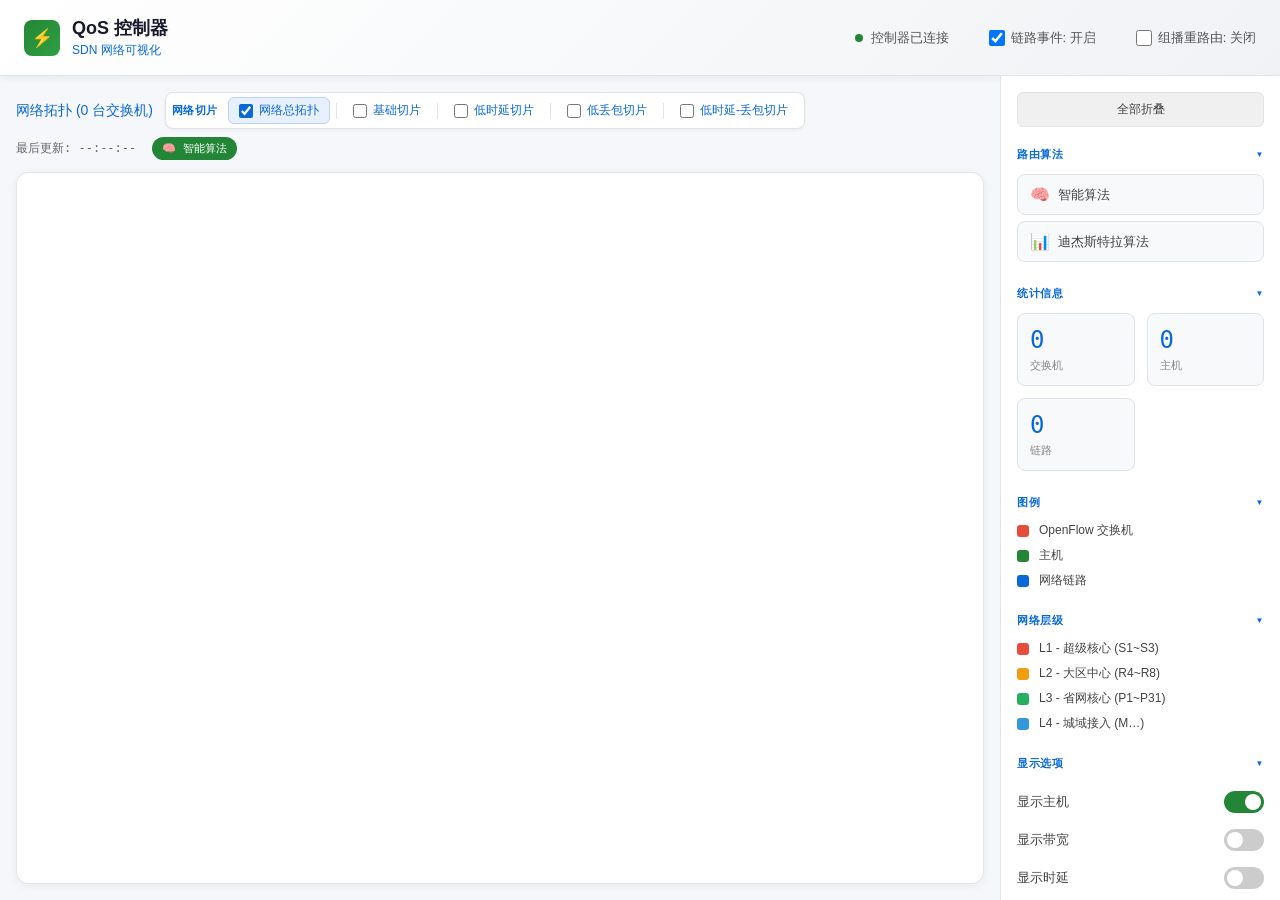
==== commit c88bae97: "sdn前端优化" ====
--- a/static/index.html
+++ b/static/index.html
@@ -171,30 +171,25 @@
 
             <div class="sidebar-section" id="levelsSection">
                 <div class="section-title" onclick="toggleSection('levelsSection')">网络层级</div>
+                <!-- 层级定义与 netSim/cmnet.py 的 CMNetLevel 保持一致：
+                     L1 超级核心 / L2 大区中心 / L3 省网核心 / L4 城域接入。
+                     颜色取自 static/js/topology.js 的 levelColors（level 由 DPID 第 8~9 位十六进制解析）。 -->
                 <div class="legend">
                     <div class="legend-item">
                         <div class="legend-color" style="background:#e74c3c"></div>
-                        <span>L1 - 核心层 (Core)</span>
+                        <span>L1 - 超级核心 (S1~S3)</span>
                     </div>
                     <div class="legend-item">
                         <div class="legend-color" style="background:#f39c12"></div>
-                        <span>L2 - 汇聚层 (Aggregation)</span>
+                        <span>L2 - 大区中心 (R4~R8)</span>
                     </div>
                     <div class="legend-item">
                         <div class="legend-color" style="background:#27ae60"></div>
-                        <span>L3 - 骨干接入 (Backbone Access)</span>
+                        <span>L3 - 省网核心 (P1~P31)</span>
                     </div>
                     <div class="legend-item">
                         <div class="legend-color" style="background:#3498db"></div>
-                        <span>L4 - 省网核心 (Province Core)</span>
-                    </div>
-                    <div class="legend-item">
-                        <div class="legend-color" style="background:#9b59b6"></div>
-                        <span>L5 - 省网接入 (Province Access)</span>
-                    </div>
-                    <div class="legend-item">
-                        <div class="legend-color" style="background:#95a5a6"></div>
-                        <span>L6 - 城域接入 (Metro Access)</span>
+                        <span>L4 - 城域接入 (M…)</span>
                     </div>
                 </div>
             </div>
--- a/static/style.css
+++ b/static/style.css
@@ -1,10 +1,21 @@
 * { margin: 0; padding: 0; box-sizing: border-box; }
+
+html, body {
+    height: 100%;
+    /* 页面本身不滚动：右侧不出现文档级滚动条。
+       侧栏内容超出时由 .sidebar 内部滚动（其滚动条已隐藏）。 */
+    overflow: hidden;
+}
 
 body {
     font-family: 'Inter', -apple-system, BlinkMacSystemFont, sans-serif;
     background: #f5f7fa;
     color: #1a1a2e;
     min-height: 100vh;
+    /* 表头高度由内容决定（实测 77px，不是硬编码的 69px），
+       整页改成纵向 flex，避免 header + main 超出视口高度 */
+    display: flex;
+    flex-direction: column;
 }
 
 /* Header */
@@ -16,6 +27,7 @@
     align-items: center;
     justify-content: space-between;
     box-shadow: 0 2px 8px rgba(0,0,0,0.06);
+    flex: 0 0 auto;
 }
 
 .logo {
@@ -75,7 +87,11 @@
 /* Main Content */
 .main {
     display: flex;
-    height: calc(100vh - 69px);
+    /* 原来写死 height: calc(100vh - 69px)，但表头实际高 77px，
+       77 + 831 > 视口高度 → 页面右侧出现文档级滚动条。
+       改为占满剩余高度，min-height:0 让内部子元素可以收缩。 */
+    flex: 1 1 auto;
+    min-height: 0;
 }
 
 /* Network Canvas */
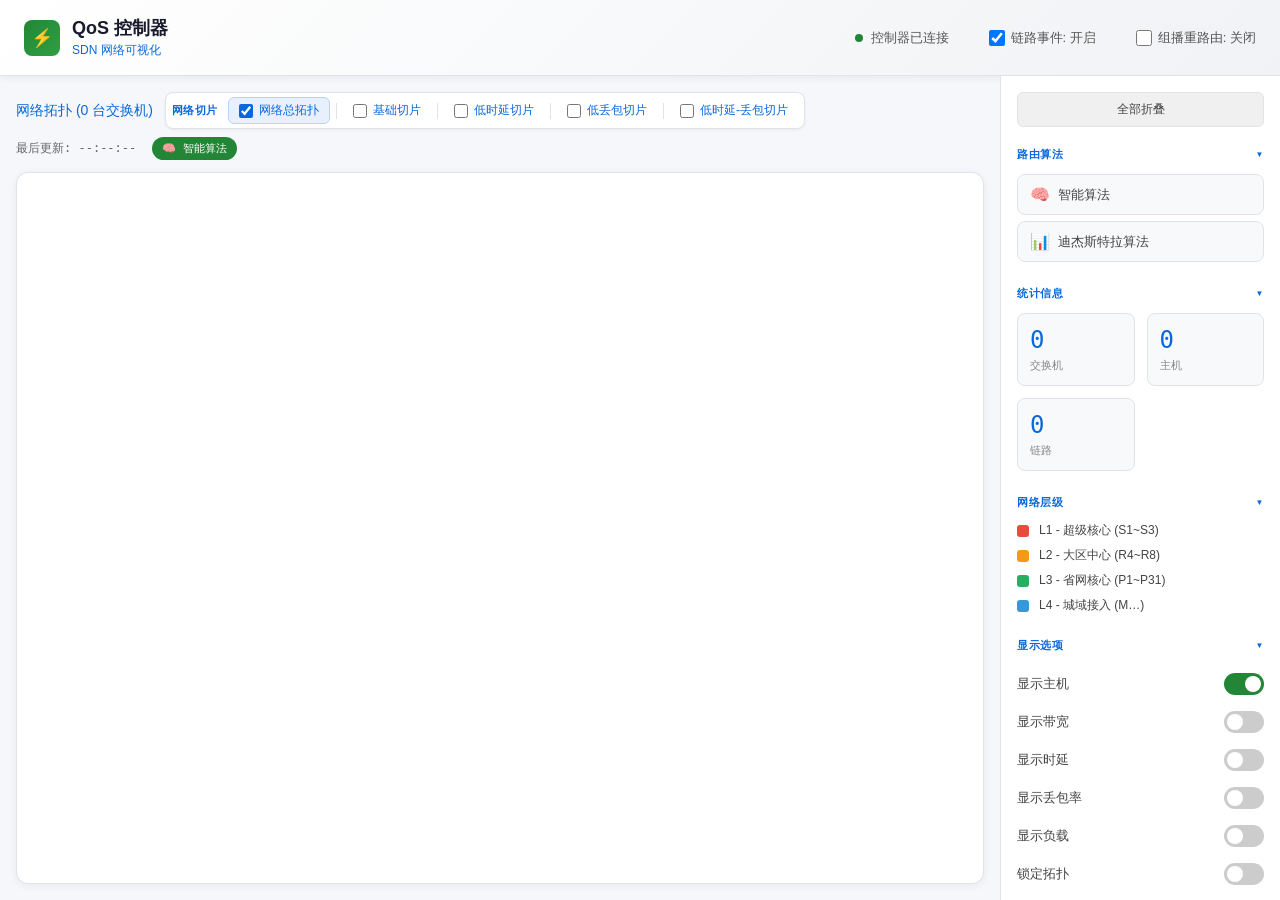
==== commit b7502c8c: "更新界面" ====
--- a/static/index.html
+++ b/static/index.html
@@ -151,24 +151,6 @@
                 </div>
             </div>
 
-            <div class="sidebar-section" id="legendSection">
-                <div class="section-title" onclick="toggleSection('legendSection')">图例</div>
-                <div class="legend">
-                    <div class="legend-item">
-                        <div class="legend-color switch"></div>
-                        <span>OpenFlow 交换机</span>
-                    </div>
-                    <div class="legend-item">
-                        <div class="legend-color host"></div>
-                        <span>主机</span>
-                    </div>
-                    <div class="legend-item">
-                        <div class="legend-color link"></div>
-                        <span>网络链路</span>
-                    </div>
-                </div>
-            </div>
-
             <div class="sidebar-section" id="levelsSection">
                 <div class="section-title" onclick="toggleSection('levelsSection')">网络层级</div>
                 <!-- 层级定义与 netSim/cmnet.py 的 CMNetLevel 保持一致：
--- a/static/style.css
+++ b/static/style.css
@@ -342,6 +342,31 @@
     gap: 8px;
 }
 
+/* 条目过多时：容器内滚动（max-height 由 JS 按前 5 条的实际高度设置） */
+.list-scroll {
+    overflow-y: auto;
+    overflow-x: hidden;
+    padding-right: 4px;
+    scrollbar-width: thin;
+}
+
+.list-scroll::-webkit-scrollbar {
+    width: 6px;
+}
+
+.list-scroll::-webkit-scrollbar-track {
+    background: transparent;
+}
+
+.list-scroll::-webkit-scrollbar-thumb {
+    background: #c8cdd3;
+    border-radius: 3px;
+}
+
+.list-scroll::-webkit-scrollbar-thumb:hover {
+    background: #a9b0b8;
+}
+
 .switch-item {
     background: #f8f9fa;
     border: 1px solid #e0e4e8;
@@ -399,10 +424,6 @@
     height: 12px;
     border-radius: 3px;
 }
-
-.legend-color.switch { background: #e74c3c; }
-.legend-color.link { background: #0969da; }
-.legend-color.host { background: #238636; }
 
 /* Toggle Switch */
 .toggle-row {
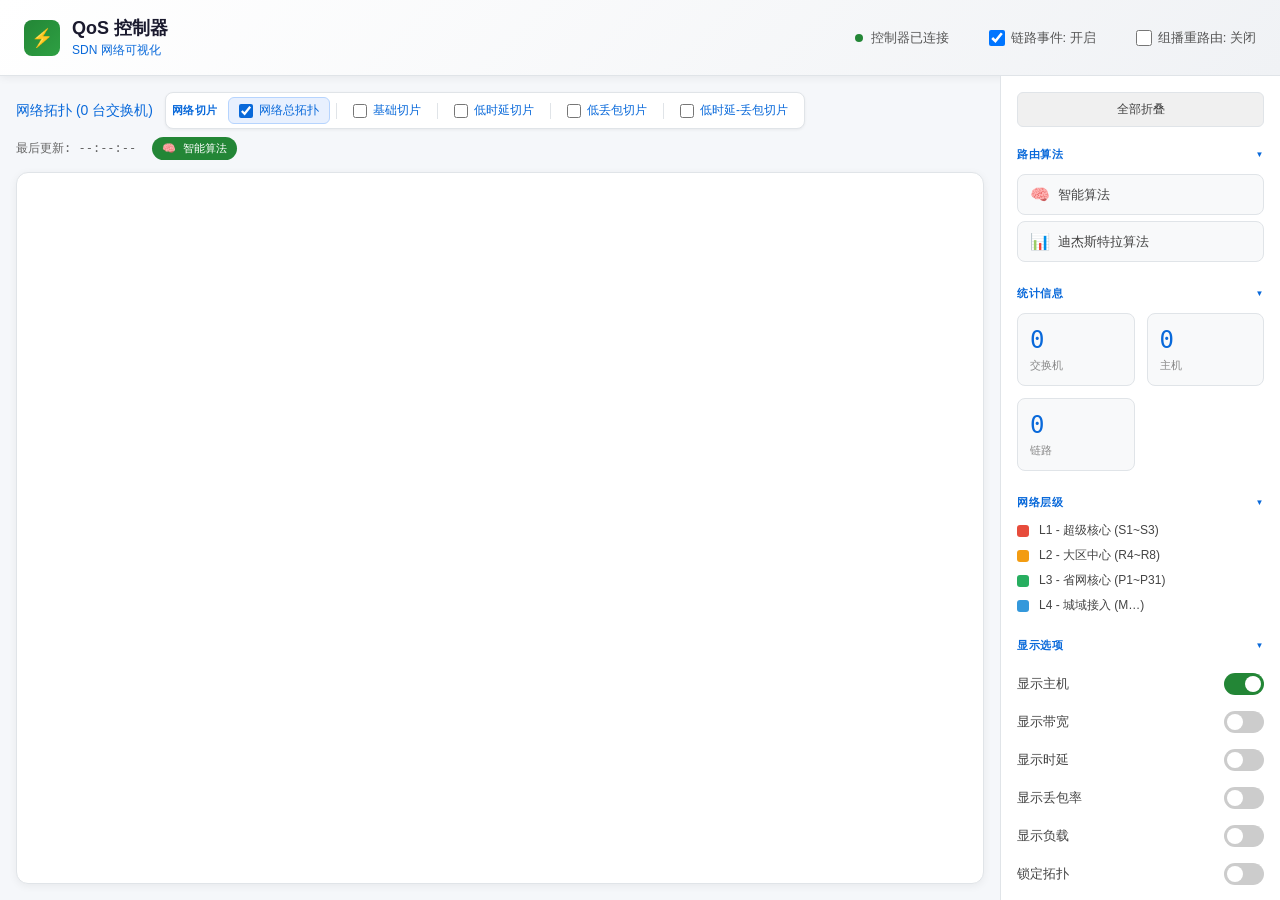
==== commit 65ceb6e6: "时延分析" ====
--- a/static/index.html
+++ b/static/index.html
@@ -133,6 +133,7 @@
                     </div>
                 </div>
             </div>
+
             <div class="sidebar-section" id="statsSection">
                 <div class="section-title" onclick="toggleSection('statsSection')">统计信息</div>
                 <div class="stats-grid">
@@ -247,7 +248,7 @@
             </div>
 
             <div class="sidebar-section" id="flowsSection">
-                <div class="section-title" onclick="toggleSection('flowsSection')">活跃流表</div>
+                <div class="section-title" onclick="toggleSection('flowsSection')">活跃流</div>
                 <div class="switch-list" id="flowList">
                     <div class="switch-item">
                         <div class="switch-info">
@@ -287,6 +288,61 @@
                         <div class="switch-info">
                             <div class="switch-name">切片配置</div>
                             <div class="switch-dpid">点击填写配置参数</div>
+                        </div>
+                    </div>
+                </div>
+            </div>
+
+            <!-- 确定性时延分析 -->
+            <div class="sidebar-section" id="deterministicSection">
+                <div class="section-title" onclick="toggleSection('deterministicSection')">确定性时延分析</div>
+                <div class="deterministic-form" style="padding: 8px 0;">
+                    <div style="margin-bottom: 12px;">
+                        <label style="display: block; font-size: 12px; color: #666; margin-bottom: 4px;">源交换机</label>
+                        <select id="detSrcSwitch" style="width: 100%; padding: 8px; border: 1px solid #e0e4e8; border-radius: 6px; font-size: 13px; background: white;">
+                            <option value="">请选择...</option>
+                        </select>
+                    </div>
+                    <div style="margin-bottom: 12px;">
+                        <label style="display: block; font-size: 12px; color: #666; margin-bottom: 4px;">目标交换机</label>
+                        <select id="detDstSwitch" style="width: 100%; padding: 8px; border: 1px solid #e0e4e8; border-radius: 6px; font-size: 13px; background: white;">
+                            <option value="">请选择...</option>
+                        </select>
+                    </div>
+                    <div style="margin-bottom: 12px;">
+                        <label style="display: block; font-size: 12px; color: #666; margin-bottom: 4px;">SLA 要求 (ms)</label>
+                        <input type="number" id="detSla" value="50" min="1" max="1000" style="width: 100%; padding: 8px; border: 1px solid #e0e4e8; border-radius: 6px; font-size: 13px;">
+                    </div>
+                    <div style="display: grid; grid-template-columns: 1fr 1fr; gap: 8px; margin-bottom: 12px;">
+                        <div>
+                            <label style="display: block; font-size: 12px; color: #666; margin-bottom: 4px;">速率 (Mbps)</label>
+                            <input type="number" id="detRate" value="10" min="1" max="10000" style="width: 100%; padding: 8px; border: 1px solid #e0e4e8; border-radius: 6px; font-size: 13px;">
+                        </div>
+                        <div>
+                            <label style="display: block; font-size: 12px; color: #666; margin-bottom: 4px;">突发 (KB)</label>
+                            <input type="number" id="detBurst" value="100" min="1" max="10000" style="width: 100%; padding: 8px; border: 1px solid #e0e4e8; border-radius: 6px; font-size: 13px;">
+                        </div>
+                    </div>
+                    <button onclick="verifyDeterministic()" style="
+                        width: 100%;
+                        padding: 10px;
+                        background: linear-gradient(135deg, #667eea 0%, #764ba2 100%);
+                        color: white;
+                        border: none;
+                        border-radius: 6px;
+                        font-size: 13px;
+                        font-weight: 500;
+                        cursor: pointer;
+                        transition: transform 0.2s, box-shadow 0.2s;
+                    " onmouseover="this.style.transform='translateY(-1px)'; this.style.boxShadow='0 4px 12px rgba(102, 126, 234, 0.4)'" onmouseout="this.style.transform=''; this.style.boxShadow=''">
+                        🔍 验证时延上界
+                    </button>
+
+                    <!-- 结果显示 -->
+                    <div id="detResult" style="margin-top: 12px; display: none;">
+                        <div style="padding: 12px; background: #f8f9fa; border-radius: 8px; border-left: 4px solid #667eea;">
+                            <div style="font-size: 12px; color: #666; margin-bottom: 8px;">验证结果</div>
+                            <div id="detResultContent"></div>
                         </div>
                     </div>
                 </div>
@@ -533,5 +589,6 @@
     <script src="/static/js/slice.js"></script>
     <script src="/static/js/sidebar.js"></script>
     <script src="/static/js/modals.js"></script>
+    <script src="/static/js/deterministic.js"></script>
 </body>
 </html>
--- a/static/style.css
+++ b/static/style.css
@@ -304,7 +304,8 @@
 .sidebar-section.collapsed .legend,
 .sidebar-section.collapsed .stats-grid,
 .sidebar-section.collapsed .toggle-row,
-.sidebar-section.collapsed .routing-select {
+.sidebar-section.collapsed .routing-select,
+.sidebar-section.collapsed .deterministic-form {
     display: none;
 }
 
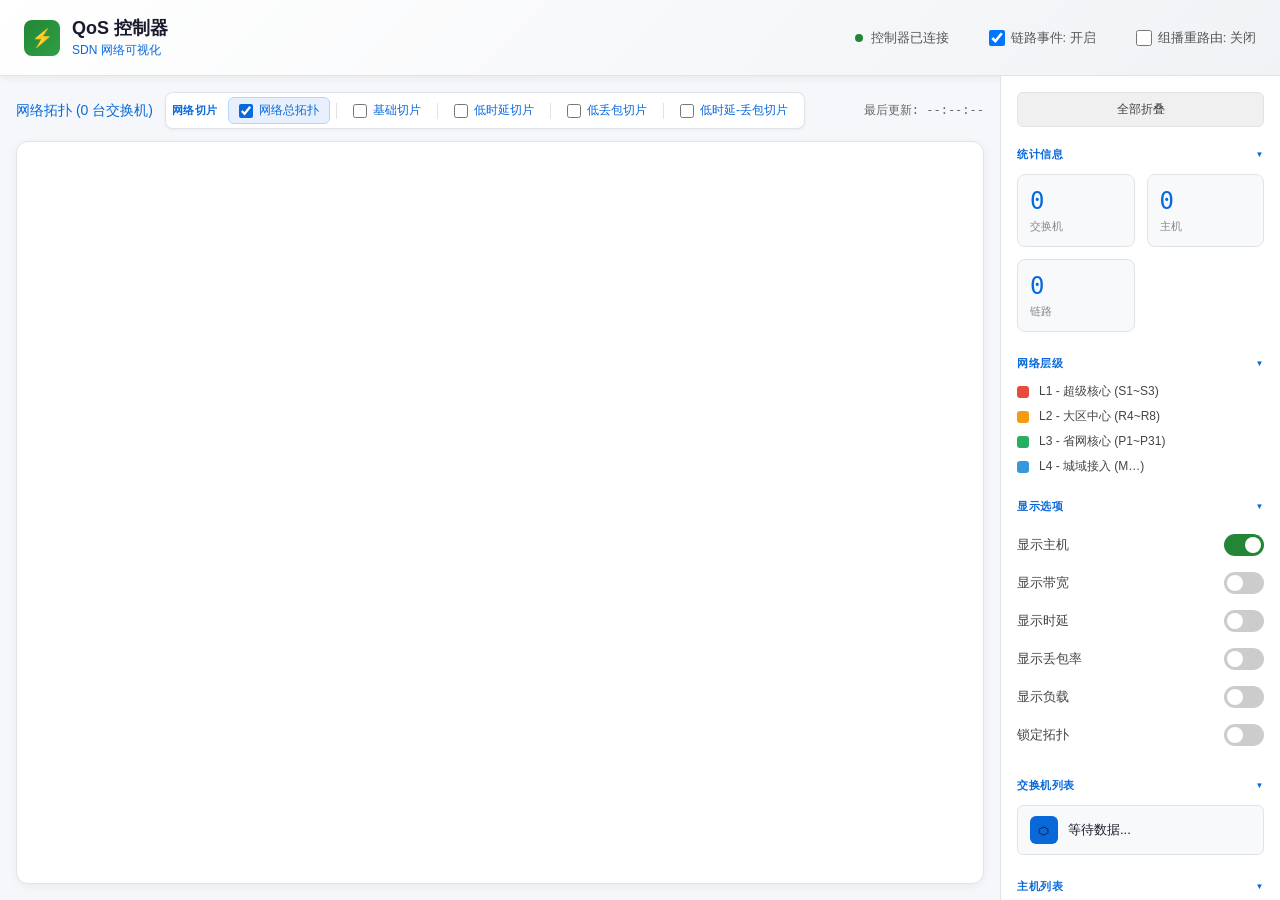
==== commit 740766b0: "t14" ====
--- a/static/index.html
+++ b/static/index.html
@@ -75,7 +75,6 @@
                 </div>
                 <div class="last-update">
                     <span>最后更新: <span id="lastUpdate">--:--:--</span></span>
-                    <span class="algo-badge" id="algoBadge">🧠 智能算法</span>
                 </div>
             </div>
             <div id="mynetwork"></div>
@@ -98,42 +97,6 @@
                     margin-bottom: 8px;
                 ">全部折叠</button>
             </div>
-            <div class="sidebar-section" id="routingSection">
-                <div class="section-title" onclick="toggleSection('routingSection')">路由算法</div>
-                <div class="routing-select" style="margin-bottom: 8px;">
-                    <div class="algo-options" id="algoOptions" style="display: flex; flex-direction: column; gap: 6px;">
-                        <div class="algo-option" data-value="smart" onclick="selectAlgorithm('smart')" style="
-                            padding: 10px 12px;
-                            background: #f8f9fa;
-                            border: 1px solid #e0e4e8;
-                            border-radius: 8px;
-                            cursor: pointer;
-                            transition: all 0.2s;
-                            display: flex;
-                            align-items: center;
-                            gap: 8px;
-                        ">
-                            <span style="font-size: 16px;">🧠</span>
-                            <span style="color: #444; font-size: 13px;">智能算法</span>
-                        </div>
-                        <div class="algo-option" data-value="dijkstra" onclick="selectAlgorithm('dijkstra')" style="
-                            padding: 10px 12px;
-                            background: #f8f9fa;
-                            border: 1px solid #e0e4e8;
-                            border-radius: 8px;
-                            cursor: pointer;
-                            transition: all 0.2s;
-                            display: flex;
-                            align-items: center;
-                            gap: 8px;
-                        ">
-                            <span style="font-size: 16px;">📊</span>
-                            <span style="color: #444; font-size: 13px;">迪杰斯特拉算法</span>
-                        </div>
-                    </div>
-                </div>
-            </div>
-
             <div class="sidebar-section" id="statsSection">
                 <div class="section-title" onclick="toggleSection('statsSection')">统计信息</div>
                 <div class="stats-grid">
@@ -452,14 +415,43 @@
                     </div>
                     <div class="qos-form-group">
                         <label>保障偏好</label>
-                        <select id="qosGuarantee">
-                            <option value="default">默认规则</option>
-                            <option value="bandwidth">带宽优先</option>
-                            <option value="latency">时延优先</option>
-                            <option value="loss_rate">丢包率优先</option>
+                        <select id="qosGuarantee" onchange="updateSlaFields()">
+                            <option value="best_effort">跳数最短</option>
+                            <option value="bandwidth">带宽最大</option>
+                            <option value="latency">时延最低</option>
+                            <option value="loss">丢包率最低</option>
+                            <option value="bandwidth_guarantee">带宽保障</option>
                             <option value="load_balance">负载均衡</option>
-                            <option value="smart_algorithm">智能算法（综合考虑）</option>
+                            <option value="smart_algorithm">多目标优化</option>
                         </select>
+                    </div>
+                </div>
+                <!-- SLA 参数配置 -->
+                <div id="slaParametersSection" style="margin-top: 12px; padding: 12px; background: #f8f9fa; border-radius: 8px; border-left: 4px solid #667eea;">
+                    <div style="font-weight: 600; font-size: 13px; color: #333; margin-bottom: 12px;">📊 SLA 参数配置</div>
+                    <div class="qos-form-row">
+                        <div class="qos-form-group" id="targetBpsGroup">
+                            <label>目标带宽 (Mbps)</label>
+                            <input type="number" id="qosTargetBps" min="0.1" max="10000" step="0.1" placeholder="例如：10">
+                            <div class="qos-info">承诺的带宽速率</div>
+                        </div>
+                        <div class="qos-form-group" id="targetLatencyGroup">
+                            <label>目标时延 (ms)</label>
+                            <input type="number" id="qosTargetLatency" min="1" max="1000" step="1" placeholder="例如：50">
+                            <div class="qos-info">最大允许时延</div>
+                        </div>
+                    </div>
+                    <div class="qos-form-row">
+                        <div class="qos-form-group" id="targetJitterGroup">
+                            <label>目标抖动 (ms)</label>
+                            <input type="number" id="qosTargetJitter" min="1" max="500" step="1" placeholder="例如：10">
+                            <div class="qos-info">最大允许抖动</div>
+                        </div>
+                        <div class="qos-form-group" id="targetLossGroup">
+                            <label>目标丢包率 (0-1)</label>
+                            <input type="number" id="qosTargetLoss" min="0" max="1" step="0.001" placeholder="例如：0.01">
+                            <div class="qos-info">最大允许丢包率（0.01=1%）</div>
+                        </div>
                     </div>
                 </div>
                 <div class="qos-success" id="qosSuccess">QoS 规则保存成功！</div>
--- a/static/style.css
+++ b/static/style.css
@@ -194,23 +194,6 @@
     display: flex;
     align-items: center;
     gap: 16px;
-}
-
-.algo-badge {
-    padding: 4px 10px;
-    background: #238636;
-    border-radius: 12px;
-    font-size: 11px;
-    color: #fff;
-    font-weight: 500;
-}
-
-.algo-badge.dijkstra {
-    background: #0969da;
-}
-
-.algo-option:hover {
-    border-color: #ccc !important;
 }
 
 #mynetwork {
@@ -304,7 +287,6 @@
 .sidebar-section.collapsed .legend,
 .sidebar-section.collapsed .stats-grid,
 .sidebar-section.collapsed .toggle-row,
-.sidebar-section.collapsed .routing-select,
 .sidebar-section.collapsed .deterministic-form {
     display: none;
 }
